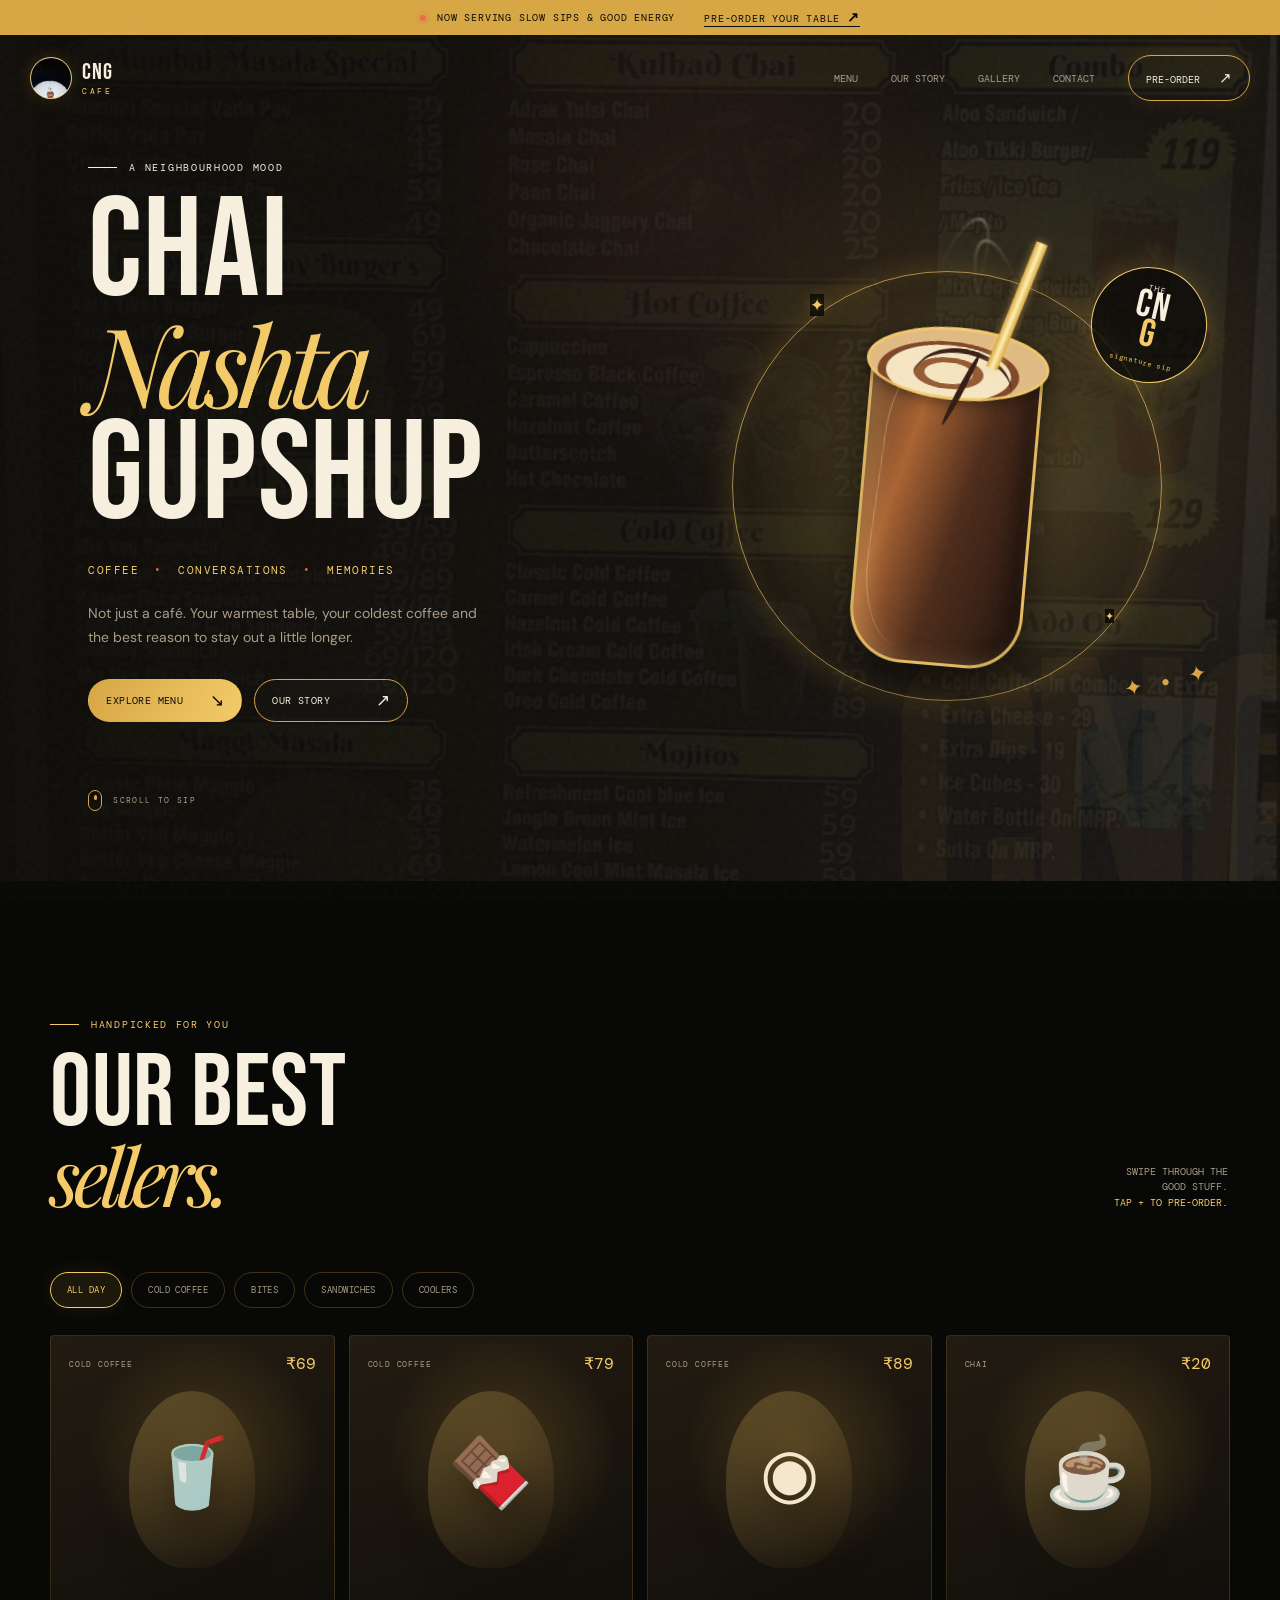
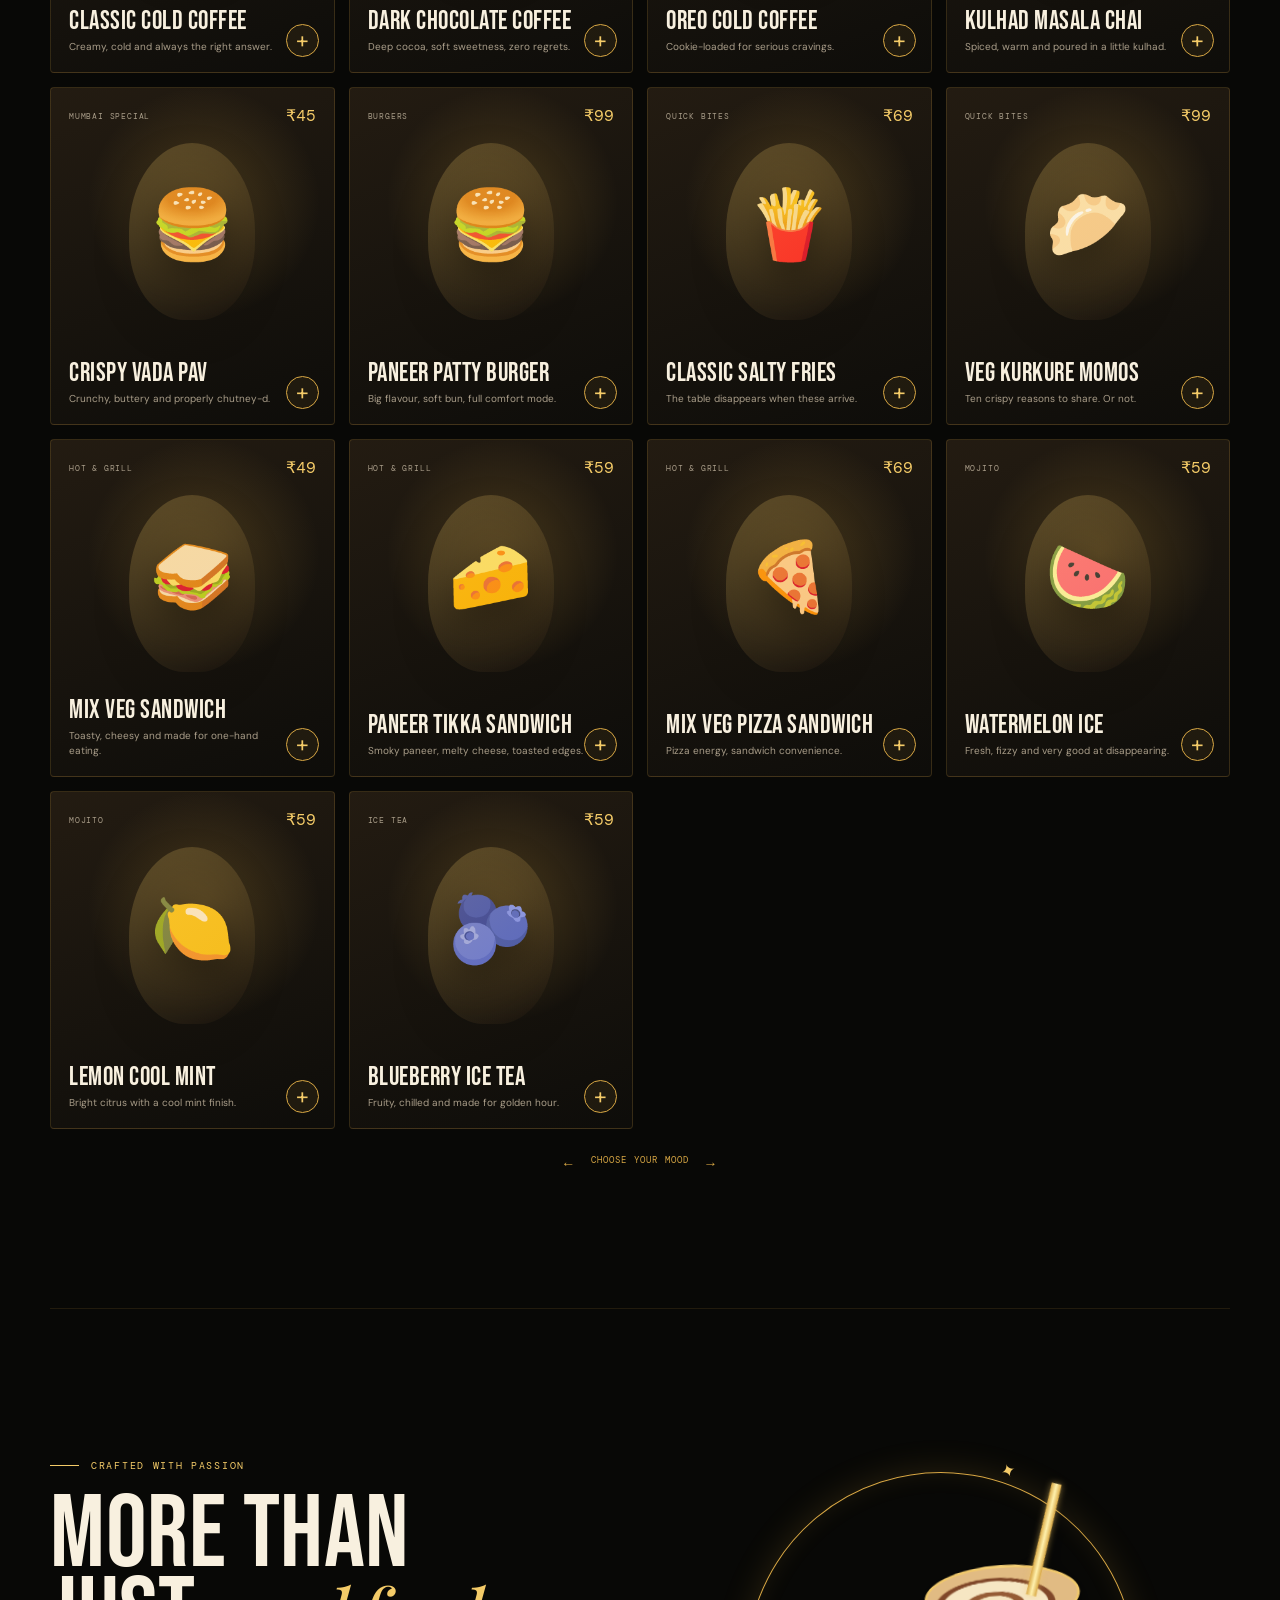
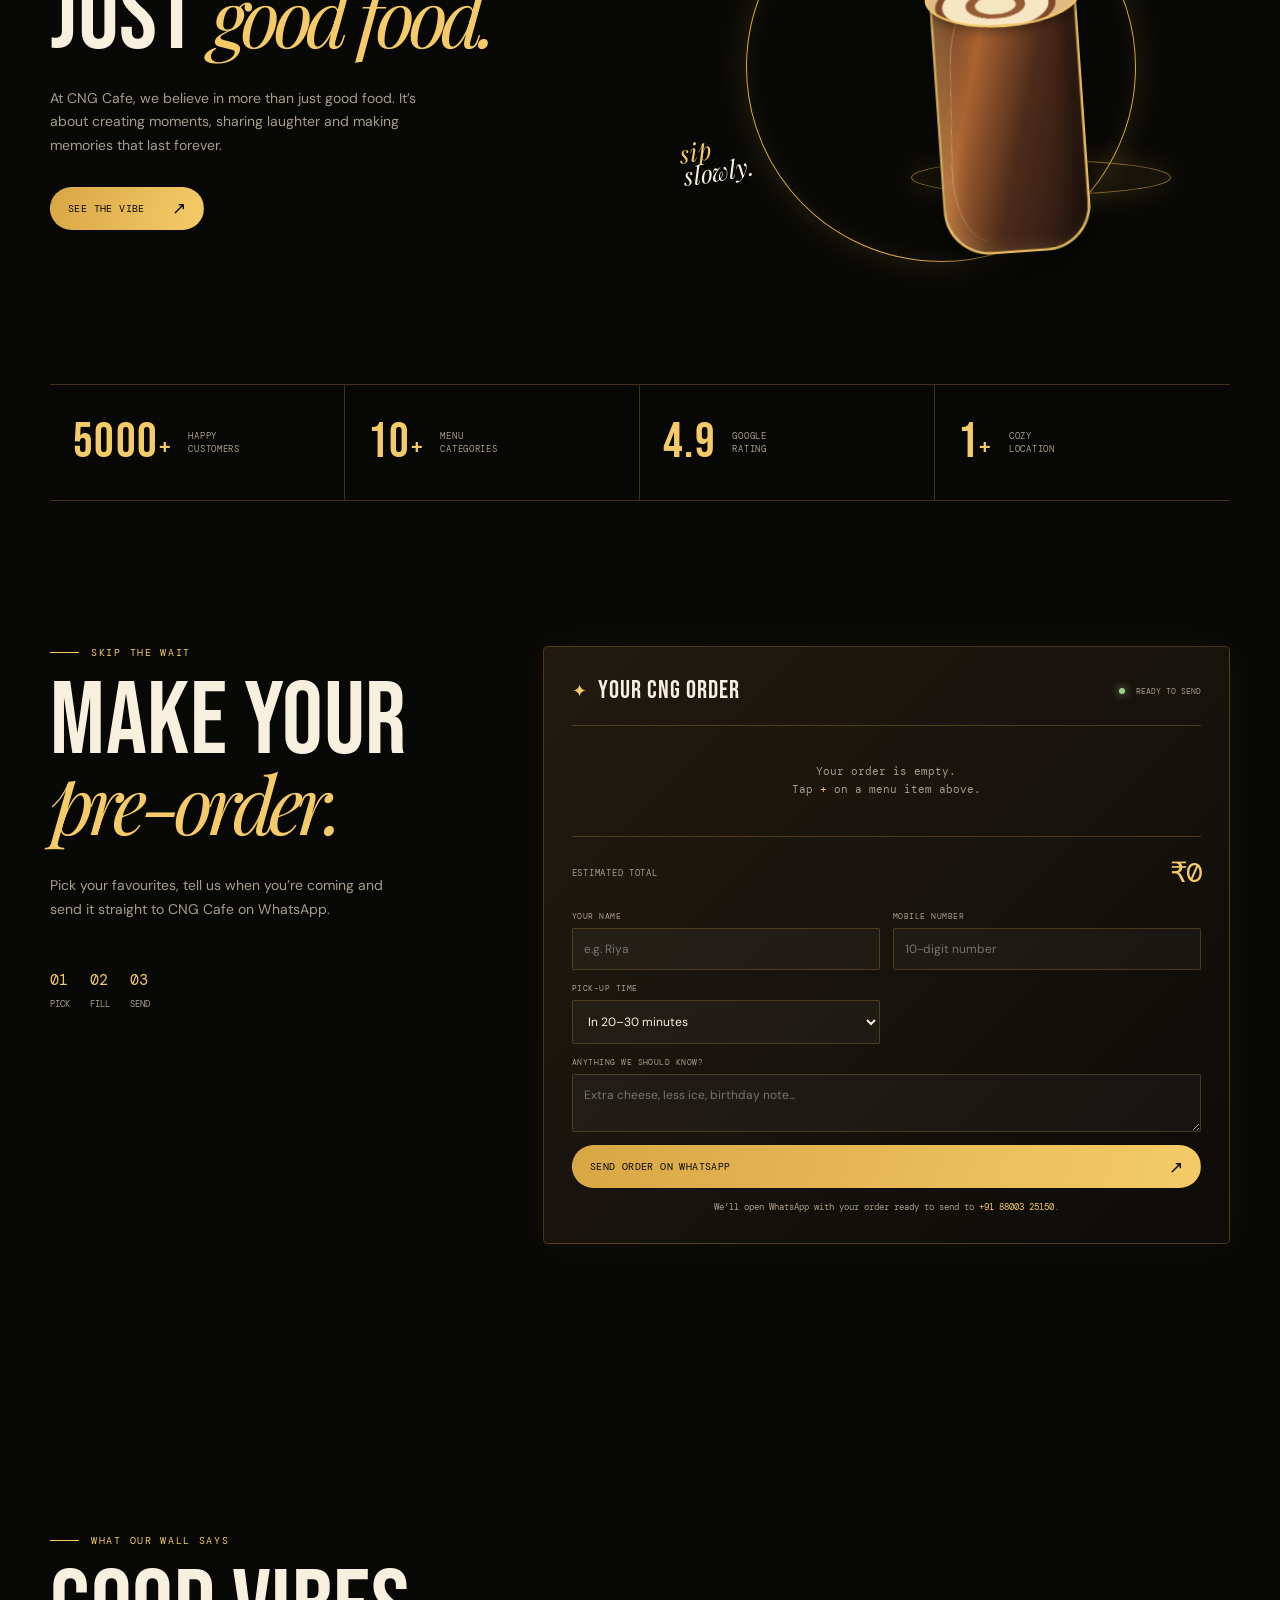
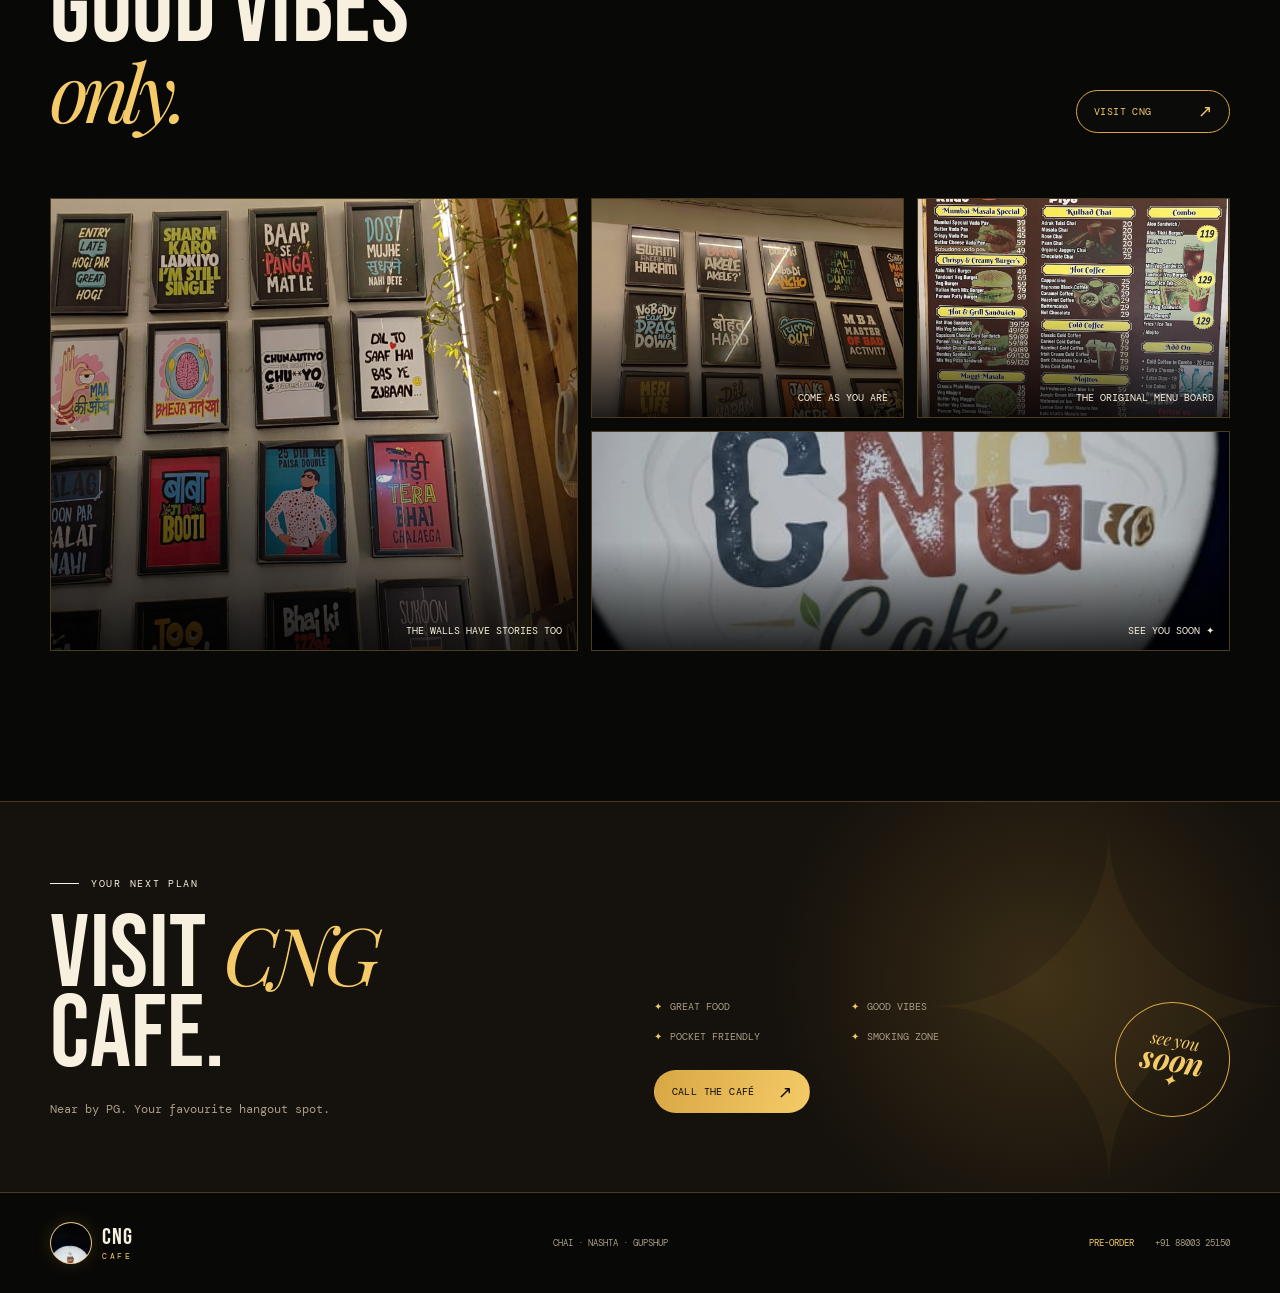
==== index.html @ ff330ddd "Initial commit" ====
<!doctype html>
<html lang="en">
  <head>
    <meta charset="UTF-8" />
    <meta name="viewport" content="width=device-width, initial-scale=1.0" />
    <meta name="description" content="CNG Cafe — Chai, Nashta, Gupshup and the city's smoothest cold coffee." />
    <title>CNG CAFE — Chai. Nashta. Gupshup.</title>
    <link rel="icon" type="image/jpeg" href="assets/logo.jpeg" />
    <link rel="stylesheet" href="styles.css" />
    <script src="script.js" defer></script>
  </head>
  <body>
    <div class="cursor-glow" aria-hidden="true"></div>
    <div class="grain" aria-hidden="true"></div>
    <div class="scroll-progress" aria-hidden="true"><span></span></div>

    <div class="announcement"><span class="live-dot"></span><span>Now serving slow sips & good energy</span><a href="#preorder">Pre-order your table <b>↗</b></a></div>

    <header class="site-header">
      <a class="brand" href="#home" aria-label="CNG Cafe home"><span class="brand__logo"><img src="assets/logo.jpeg" alt="CNG Cafe logo" /></span><span class="brand__text">CNG<small>CAFE</small></span></a>
      <button class="menu-toggle" type="button" aria-expanded="false" aria-controls="site-nav"><span></span><span></span><span></span><b class="sr-only">Open menu</b></button>
      <nav class="site-nav" id="site-nav" aria-label="Main navigation"><a href="#menu">Menu</a><a href="#about">Our story</a><a href="#gallery">Gallery</a><a href="#contact">Contact</a><a class="nav-order" href="#preorder">Pre-order <span>↗</span></a></nav>
    </header>

    <main>
      <section class="hero" id="home">
        <div class="hero__wash" aria-hidden="true"></div>
        <div class="hero__copy" data-reveal>
          <p class="kicker"><span></span> A neighbourhood mood</p>
          <h1>Chai<br /><em>Nashta</em><br />Gupshup</h1>
          <p class="hero__subline">Coffee <i>•</i> Conversations <i>•</i> Memories</p>
          <p class="hero__lede">Not just a café. Your warmest table, your coldest coffee and the best reason to stay out a little longer.</p>
          <div class="hero__actions"><a class="button button--gold" href="#menu">Explore menu <span>↘</span></a><a class="button button--line" href="#about">Our story <span>↗</span></a></div>
          <div class="hero__scroll"><span class="mouse-icon"></span><small>scroll to sip</small></div>
        </div>
        <div class="hero__art" data-reveal data-delay="120" aria-label="CNG Cafe signature cold coffee illustration">
          <div class="gold-halo"></div><div class="gold-ring"></div><div class="coffee-cup"><div class="cup-steam cup-steam--one"></div><div class="cup-steam cup-steam--two"></div><div class="cup-foam"></div><div class="cup-drizzle"></div><div class="cup-body"></div><div class="cup-straw"></div></div>
          <div class="hero__badge"><span>THE</span><strong>CN</strong><strong>G</strong><small>signature sip</small></div>
          <div class="hero__beans"><span>✦</span><span>•</span><span>✦</span></div>
        </div>
      </section>

      <section class="best-sellers section-shell" id="menu">
        <div class="section-top" data-reveal><div><p class="kicker kicker--gold"><span></span> Handpicked for you</p><h2>Our best<br /><em>sellers.</em></h2></div><p class="section-note">Swipe through the<br />good stuff.<br /><b>Tap + to pre-order.</b></p></div>
        <div class="menu-tabs" role="tablist" aria-label="Menu categories"><button class="menu-tab is-active" type="button" data-category="all" role="tab" aria-selected="true">All day</button><button class="menu-tab" type="button" data-category="coffee" role="tab" aria-selected="false">Cold coffee</button><button class="menu-tab" type="button" data-category="bites" role="tab" aria-selected="false">Bites</button><button class="menu-tab" type="button" data-category="sandwiches" role="tab" aria-selected="false">Sandwiches</button><button class="menu-tab" type="button" data-category="coolers" role="tab" aria-selected="false">Coolers</button></div>
        <div class="menu-grid" id="menu-grid" aria-live="polite"></div>
        <div class="menu-scroll-hint"><span>←</span> choose your mood <span>→</span></div>
      </section>

      <section class="about section-shell" id="about">
        <div class="about__copy" data-reveal><p class="kicker kicker--gold"><span></span> Crafted with passion</p><h2>More than<br />just <em>good food.</em></h2><p>At CNG Cafe, we believe in more than just good food. It’s about creating moments, sharing laughter and making memories that last forever.</p><a class="button button--gold" href="#gallery">See the vibe <span>↗</span></a></div>
        <div class="about__visual" data-reveal data-delay="120"><div class="about__orbit"></div><div class="about__cup coffee-cup coffee-cup--small"><div class="cup-foam"></div><div class="cup-body"></div><div class="cup-straw"></div></div><div class="about__plate"></div><div class="about__tag">sip<br /><em>slowly.</em></div></div>
      </section>

      <section class="stats section-shell" data-reveal><div class="stat"><strong data-count="5000">0</strong><span>Happy<br />Customers</span></div><div class="stat"><strong data-count="10">0</strong><span>Menu<br />Categories</span></div><div class="stat"><strong data-count="4.9">0</strong><span>Google<br />Rating</span></div><div class="stat"><strong data-count="1">0</strong><span>Cozy<br />Location</span></div></section>

      <section class="preorder section-shell" id="preorder">
        <div class="preorder__intro" data-reveal><p class="kicker kicker--gold"><span></span> Skip the wait</p><h2>Make your<br /><em>pre-order.</em></h2><p>Pick your favourites, tell us when you’re coming and send it straight to CNG Cafe on WhatsApp.</p><div class="preorder__steps"><span><b>01</b> Pick</span><span><b>02</b> Fill</span><span><b>03</b> Send</span></div></div>
        <div class="order-card" data-reveal data-delay="120"><div class="order-card__head"><div><span class="mini-icon">✦</span><h3>Your CNG order</h3></div><span class="order-status"><i></i> Ready to send</span></div><div class="order-list" id="order-list"><div class="order-empty">Your order is empty.<br /><span>Tap <b>+</b> on a menu item above.</span></div></div><div class="order-total"><span>Estimated total</span><strong>₹<b id="order-total">0</b></strong></div><form class="preorder-form" id="preorder-form"><label>Your name<input required name="name" type="text" placeholder="e.g. Riya" autocomplete="name" /></label><label>Mobile number<input required name="phone" type="tel" placeholder="10-digit number" inputmode="numeric" autocomplete="tel" /></label><label>Pick-up time<select name="pickup"><option>In 20–30 minutes</option><option>Today evening</option><option>Tomorrow morning</option><option>I’ll confirm on WhatsApp</option></select></label><label class="form-wide">Anything we should know?<textarea name="notes" rows="2" placeholder="Extra cheese, less ice, birthday note... "></textarea></label><button class="button button--gold form-wide" type="submit">Send order on WhatsApp <span>↗</span></button><p class="form-note form-wide">We’ll open WhatsApp with your order ready to send to <b>+91 88003 25150</b>.</p></form></div>
      </section>

      <section class="gallery section-shell" id="gallery"><div class="section-top" data-reveal><div><p class="kicker kicker--gold"><span></span> What our wall says</p><h2>Good vibes<br /><em>only.</em></h2></div><a class="button button--line button--line-dark" href="#contact">Visit CNG <span>↗</span></a></div><div class="gallery-grid" data-reveal data-delay="100"><figure class="gallery-card gallery-card--wide"><img src="assets/ambience-wall.jpeg" alt="CNG Cafe quote wall" loading="lazy" /><figcaption>the walls have stories too</figcaption></figure><figure class="gallery-card gallery-card--tall"><img src="assets/ambience-posters.jpeg" alt="CNG Cafe framed posters" loading="lazy" /><figcaption>come as you are</figcaption></figure><figure class="gallery-card gallery-card--board"><img src="assets/menu-board.jpeg" alt="CNG Cafe menu board" loading="lazy" /><figcaption>the original menu board</figcaption></figure><figure class="gallery-card gallery-card--logo"><img src="assets/logo.jpeg" alt="CNG Cafe logo" loading="lazy" /><figcaption>see you soon ✦</figcaption></figure></div></section>

      <section class="contact" id="contact"><div class="contact__inner section-shell" data-reveal><div><p class="kicker"><span></span> Your next plan</p><h2>Visit <em>CNG</em><br />Cafe.</h2><p>Near by PG. Your favourite hangout spot.</p></div><div class="contact__details"><div><span>Great food</span><span>Good vibes</span><span>Pocket friendly</span><span>Smoking zone</span></div><a class="button button--gold" href="tel:+918800325150">Call the café <span>↗</span></a></div><div class="contact__stamp">see you<br /><b>soon</b> ✦</div></div></section>
    </main>

    <footer class="footer section-shell"><a class="brand" href="#home"><span class="brand__logo"><img src="assets/logo.jpeg" alt="" /></span><span class="brand__text">CNG<small>CAFE</small></span></a><p>Chai · Nashta · Gupshup</p><div><a href="#preorder">Pre-order</a><a href="tel:+918800325150">+91 88003 25150</a></div></footer>
  </body>
</html>
---- styles.css ----
@import url('https://fonts.googleapis.com/css2?family=Bebas+Neue&family=DM+Mono:wght@400;500&family=DM+Sans:wght@400;500;700&family=Playfair+Display:ital,wght@0,600;1,500;1,600&display=swap');

:root { --black:#080806; --ink:#10100e; --panel:#16140f; --panel-2:#211b13; --gold:#d8a744; --gold-bright:#f4cb68; --cream:#f8f0df; --muted:#a99d89; --line:rgba(216,167,68,.27); --coral:#e76d4e; --sans:'DM Sans',Arial,sans-serif; --mono:'DM Mono',monospace; --display:'Bebas Neue',Impact,sans-serif; --serif:'Playfair Display',Georgia,serif; }
*{box-sizing:border-box} html{scroll-behavior:smooth} body{margin:0;background:var(--black);color:var(--cream);font-family:var(--sans);overflow-x:hidden} img{display:block;max-width:100%} a{color:inherit;text-decoration:none} button,input,select,textarea{font:inherit;color:inherit}.sr-only{position:absolute;width:1px;height:1px;padding:0;margin:-1px;overflow:hidden;clip:rect(0,0,0,0);white-space:nowrap;border:0}.section-shell{width:min(1180px,calc(100% - 72px));margin-inline:auto}.grain{position:fixed;inset:0;z-index:80;pointer-events:none;opacity:.08;background-image:url("data:image/svg+xml,%3Csvg viewBox='0 0 180 180' xmlns='http://www.w3.org/2000/svg'%3E%3Cfilter id='n'%3E%3CfeTurbulence type='fractalNoise' baseFrequency='.9' numOctaves='3' stitchTiles='stitch'/%3E%3C/filter%3E%3Crect width='100%25' height='100%25' filter='url(%23n)' opacity='.4'/%3E%3C/svg%3E")}.cursor-glow{position:fixed;z-index:0;pointer-events:none;width:300px;height:300px;left:var(--cursor-x,50%);top:var(--cursor-y,20%);border-radius:50%;background:radial-gradient(circle,rgba(216,167,68,.16),transparent 66%);transform:translate(-50%,-50%);mix-blend-mode:screen;transition:left .3s ease,top .3s ease}.scroll-progress{position:fixed;z-index:100;inset:0 0 auto;height:3px;background:transparent}.scroll-progress span{display:block;width:0;height:100%;background:var(--gold-bright);box-shadow:0 0 12px var(--gold)}
.announcement{position:relative;z-index:10;display:flex;justify-content:center;align-items:center;gap:11px;min-height:34px;padding:8px 20px;background:var(--gold);color:var(--black);font:10px var(--mono);letter-spacing:.08em;text-transform:uppercase}.announcement a{margin-left:18px;border-bottom:1px solid var(--black)}.announcement b{font-size:14px}.live-dot{width:6px;height:6px;border-radius:50%;background:var(--coral);box-shadow:0 0 0 4px rgba(231,109,78,.17);animation:blink 1.6s infinite}
.site-header{position:absolute;z-index:20;top:34px;left:0;right:0;display:flex;align-items:center;justify-content:space-between;width:min(1280px,calc(100% - 60px));margin:auto;padding:21px 0}.brand{display:inline-flex;align-items:center;gap:10px}.brand__logo{display:grid;width:42px;height:42px;place-items:center;overflow:hidden;border:1px solid rgba(216,167,68,.6);border-radius:50%;background:var(--cream);box-shadow:0 0 18px rgba(216,167,68,.18)}.brand__logo img{width:100%;height:100%;object-fit:cover}.brand__text{font:23px/1 var(--display);letter-spacing:.04em}.brand__text small{display:block;color:var(--gold-bright);font:8px var(--mono);letter-spacing:.34em;margin-top:2px}.site-nav{display:flex;align-items:center;gap:33px;color:var(--muted);font:10px var(--mono);text-transform:uppercase}.site-nav a:not(.nav-order){transition:color .2s ease}.site-nav a:not(.nav-order):hover{color:var(--gold-bright)}.nav-order{padding:12px 17px;border:1px solid var(--gold);border-radius:50px;color:var(--cream);box-shadow:0 0 20px rgba(216,167,68,.12);transition:background .2s ease,color .2s ease}.nav-order:hover{background:var(--gold);color:var(--black)}.nav-order span{margin-left:13px;font-size:15px}.menu-toggle{display:none}
.hero{position:relative;z-index:1;min-height:755px;display:grid;grid-template-columns:1fr .95fr;align-items:center;gap:20px;overflow:hidden;padding:126px max(36px,calc((100vw - 1180px)/2)) 70px;background:radial-gradient(circle at 79% 46%,rgba(216,167,68,.18),transparent 30%),radial-gradient(circle at 55% 20%,rgba(231,109,78,.08),transparent 28%),linear-gradient(105deg,#0d0b08 15%,#12100c 100%)}.hero::after{content:'CNG';position:absolute;right:-3%;bottom:-10%;color:rgba(216,167,68,.045);font:clamp(210px,32vw,470px)/.7 var(--display);letter-spacing:-.05em;pointer-events:none}.hero__wash{position:absolute;inset:0;background:linear-gradient(90deg,rgba(8,8,6,.88) 0,rgba(8,8,6,.5) 49%,rgba(8,8,6,.18)),url('assets/menu-board.jpeg') center/cover;opacity:.10;mix-blend-mode:screen}.hero__copy,.hero__art{position:relative;z-index:1}.hero__copy{padding-left:clamp(0px,3vw,40px)}.kicker{display:flex;align-items:center;gap:12px;margin:0 0 24px;color:var(--cream);font:10px var(--mono);letter-spacing:.17em;text-transform:uppercase}.kicker>span{display:block;width:29px;height:1px;background:currentColor}.kicker--gold{color:var(--gold-bright)}.hero h1,h2{margin:0;color:var(--cream);font:clamp(92px,11vw,151px)/.78 var(--display);letter-spacing:.005em;text-transform:uppercase}.hero h1 em,h2 em{color:var(--gold-bright);font:italic .78em/1 var(--serif);letter-spacing:-.08em;text-transform:none}.hero__subline{margin:33px 0 0;color:var(--gold-bright);font:11px var(--mono);letter-spacing:.13em;text-transform:uppercase}.hero__subline i{padding:0 7px;color:var(--coral);font-style:normal}.hero__lede{width:min(390px,100%);margin:25px 0 0;color:var(--muted);font-size:14px;line-height:1.65}.hero__actions{display:flex;flex-wrap:wrap;gap:12px;margin-top:30px}.button{display:inline-flex;align-items:center;justify-content:space-between;gap:23px;min-width:154px;padding:14px 17px;border:1px solid transparent;border-radius:50px;font:10px var(--mono);letter-spacing:.04em;text-transform:uppercase;transition:transform .25s ease,box-shadow .25s ease,background .25s ease,color .25s ease}.button:hover{transform:translateY(-4px);box-shadow:0 0 26px rgba(216,167,68,.32)}.button span{font-size:17px;line-height:.5}.button--gold{background:linear-gradient(110deg,var(--gold),var(--gold-bright));color:var(--black)}.button--line{border-color:var(--gold);color:var(--cream);background:rgba(255,255,255,.01)}.button--line:hover{background:var(--gold);color:var(--black)}.button--line-dark{color:var(--gold-bright)}.hero__scroll{display:flex;align-items:center;gap:11px;margin-top:68px;color:var(--muted);font:9px var(--mono);letter-spacing:.15em;text-transform:uppercase}.mouse-icon{display:block;width:14px;height:21px;border:1px solid var(--gold);border-radius:9px;position:relative}.mouse-icon::after{content:'';position:absolute;top:4px;left:5px;width:3px;height:5px;border-radius:5px;background:var(--gold);animation:scroll-dot 1.5s infinite}.hero__art{min-height:520px;display:grid;place-items:center}.gold-halo{position:absolute;width:min(510px,73vw);height:min(510px,73vw);border-radius:50%;background:radial-gradient(circle,rgba(216,167,68,.18),transparent 62%);filter:blur(2px)}.gold-ring{position:absolute;width:min(430px,62vw);height:min(430px,62vw);border:1px solid rgba(244,203,104,.64);border-radius:50%;box-shadow:0 0 30px rgba(216,167,68,.21),inset 0 0 22px rgba(216,167,68,.12);animation:orbit 12s linear infinite}.gold-ring::before,.gold-ring::after{content:'✦';position:absolute;color:var(--gold-bright);font-size:17px;text-shadow:0 0 14px var(--gold);background:var(--black)}.gold-ring::before{top:22px;left:18%}.gold-ring::after{right:11%;bottom:18%;font-size:11px}.coffee-cup{position:relative;z-index:2;width:205px;height:360px;transform:rotate(5deg);filter:drop-shadow(0 22px 20px rgba(0,0,0,.6))}.cup-body{position:absolute;inset:39px 16px 0;overflow:hidden;border:3px solid rgba(244,203,104,.85);border-top:0;border-radius:12px 12px 54px 54px;background:linear-gradient(105deg,#55341f 0%,#a96332 28%,#4d2b1a 57%,#22150f 100%);box-shadow:inset 12px 0 22px rgba(255,212,130,.25),inset -15px 0 20px rgba(0,0,0,.35)}.cup-body::after{content:'';position:absolute;inset:12px 13px;border-left:1px solid rgba(255,244,203,.36);border-radius:30%;transform:rotate(3deg)}.cup-foam{position:absolute;z-index:2;top:21px;left:11px;width:183px;height:73px;border:3px solid rgba(244,203,104,.85);border-radius:50%;background:radial-gradient(ellipse at 45% 65%,#f5e5bf 0 17%,#955b35 18% 25%,#f6e6c3 26% 45%,#804729 46% 51%,#e1bb83 52%);box-shadow:0 4px 14px rgba(0,0,0,.4)}.cup-drizzle{position:absolute;z-index:3;top:42px;left:58px;width:100px;height:73px;border-top:5px solid #3a2016;border-radius:50%;transform:rotate(8deg)}.cup-drizzle::after{content:'';position:absolute;left:47px;top:-4px;width:6px;height:80px;border-radius:50%;background:#341c13;transform:rotate(15deg)}.cup-straw{position:absolute;z-index:4;right:43px;top:-73px;width:12px;height:135px;background:linear-gradient(90deg,var(--gold),#fff1ae,var(--gold));transform:rotate(17deg);box-shadow:0 0 8px rgba(244,203,104,.5)}.cup-steam{position:absolute;z-index:5;top:-92px;width:40px;height:120px;border-top:2px solid rgba(255,249,221,.48);border-radius:50%;filter:blur(1px);transform:rotate(17deg)}.cup-steam--one{left:76px}.cup-steam--two{left:118px;top:-72px;transform:rotate(-20deg)}.hero__badge{position:absolute;z-index:5;right:4%;top:8%;display:grid;width:116px;height:116px;place-content:center;border:1px solid var(--gold-bright);border-radius:50%;background:rgba(8,8,6,.74);box-shadow:0 0 26px rgba(216,167,68,.26);color:var(--cream);text-align:center;transform:rotate(13deg)}.hero__badge span,.hero__badge small{font:8px var(--mono);letter-spacing:.12em}.hero__badge strong{font:39px/.72 var(--display);letter-spacing:.02em}.hero__badge strong:nth-of-type(2){color:var(--gold-bright)}.hero__badge small{margin-top:9px;color:var(--gold-bright);font-size:7px}.hero__beans{position:absolute;right:4%;bottom:10%;display:flex;gap:19px;color:var(--gold);font:22px var(--serif);transform:rotate(-12deg)}
.best-sellers{position:relative;z-index:1;padding-top:137px;padding-bottom:136px}.section-top{display:flex;align-items:end;justify-content:space-between;gap:30px}.section-top h2,.about h2,.preorder h2,.gallery h2,.contact h2{font-size:clamp(72px,8vw,116px)}.section-note{margin:0 2px 6px;color:var(--muted);font:10px/1.55 var(--mono);text-align:right;text-transform:uppercase}.section-note b{color:var(--gold-bright);font-weight:400}.menu-tabs{display:flex;gap:9px;flex-wrap:wrap;margin:56px 0 27px}.menu-tab{padding:11px 16px;border:1px solid var(--line);border-radius:50px;background:transparent;cursor:pointer;color:var(--muted);font:9px var(--mono);letter-spacing:.05em;text-transform:uppercase;transition:color .2s ease,border .2s ease,background .2s ease}.menu-tab:hover,.menu-tab.is-active{border-color:var(--gold-bright);background:rgba(216,167,68,.1);color:var(--gold-bright);box-shadow:0 0 20px rgba(216,167,68,.11)}.menu-grid{display:grid;grid-template-columns:repeat(4,1fr);gap:14px}.menu-card{position:relative;min-height:338px;display:flex;flex-direction:column;justify-content:flex-end;overflow:hidden;padding:18px;border:1px solid rgba(216,167,68,.18);border-radius:4px;background:linear-gradient(160deg,rgba(36,28,18,.98),rgba(14,13,10,.98));isolation:isolate;animation:card-in .5s both;transition:transform .3s ease,border-color .3s ease,box-shadow .3s ease}.menu-card::before{content:'';position:absolute;z-index:-1;inset:0;background:radial-gradient(circle at 54% 34%,rgba(216,167,68,.23),transparent 43%)}.menu-card:hover{border-color:rgba(244,203,104,.75);box-shadow:0 12px 38px rgba(0,0,0,.45),0 0 27px rgba(216,167,68,.17);transform:translateY(-8px)}.menu-card__head{position:absolute;z-index:2;top:17px;left:18px;right:18px;display:flex;justify-content:space-between;align-items:center}.menu-card__category{color:var(--muted);font:8px var(--mono);letter-spacing:.1em;text-transform:uppercase}.menu-card__price{color:var(--gold-bright);font:16px var(--mono)}.menu-card__art{position:absolute;z-index:0;top:42px;left:50%;display:grid;width:162px;height:190px;place-items:center;transform:translateX(-50%);font-size:68px;filter:drop-shadow(0 15px 17px rgba(0,0,0,.6));transition:transform .35s ease}.menu-card:hover .menu-card__art{transform:translateX(-50%) translateY(-7px) scale(1.06) rotate(-3deg)}.menu-card__art::before{content:'';position:absolute;inset:13px 18px 0;border-radius:50% 50% 44% 44%;background:linear-gradient(140deg,rgba(244,203,104,.5),rgba(86,38,20,.1));opacity:.47}.menu-card__art{--art-filter: none}.menu-card h3{position:relative;z-index:2;margin:0 0 5px;color:var(--cream);font:26px/1 var(--display);letter-spacing:.02em;text-transform:uppercase}.menu-card p{position:relative;z-index:2;max-width:90%;margin:0;color:var(--muted);font-size:10px;line-height:1.45}.menu-card__add{position:absolute;z-index:3;right:15px;bottom:15px;display:grid;width:33px;height:33px;place-items:center;border:1px solid var(--gold);border-radius:50%;background:rgba(216,167,68,.08);cursor:pointer;color:var(--gold-bright);font-size:23px;line-height:1;transition:background .2s ease,color .2s ease,transform .2s ease}.menu-card__add:hover{background:var(--gold-bright);color:var(--black);transform:rotate(90deg)}.menu-scroll-hint{display:flex;justify-content:center;gap:17px;margin-top:25px;color:var(--gold);font:9px var(--mono);letter-spacing:.13em;text-transform:uppercase}.menu-scroll-hint span{font-size:14px}
.about{position:relative;display:grid;grid-template-columns:.9fr 1.1fr;gap:9%;align-items:center;min-height:650px;padding-top:120px;padding-bottom:125px;border-top:1px solid rgba(216,167,68,.12)}.about__copy>p:not(.kicker){max-width:370px;margin:29px 0;color:var(--muted);font-size:14px;line-height:1.7}.about__visual{position:relative;min-height:430px}.about__orbit{position:absolute;top:10%;left:18%;width:390px;height:390px;border:1px solid var(--gold);border-radius:50%;box-shadow:0 0 35px rgba(216,167,68,.16),inset 0 0 25px rgba(216,167,68,.09);transform:rotate(-18deg)}.about__orbit::after{content:'✦';position:absolute;top:4%;right:16%;color:var(--gold-bright);font-size:18px}.about__cup{position:absolute;z-index:2;top:21%;right:20%;transform:scale(.85) rotate(-4deg)}.coffee-cup--small{width:205px;height:360px}.about__plate{position:absolute;right:10%;bottom:15%;width:260px;height:35px;border:1px solid rgba(216,167,68,.65);border-radius:50%;background:rgba(216,167,68,.07);box-shadow:0 0 30px rgba(216,167,68,.2)}.about__tag{position:absolute;left:7%;bottom:18%;color:var(--gold-bright);font:25px/.9 var(--serif);font-style:italic;transform:rotate(-9deg)}.about__tag em{color:var(--cream)}
.stats{display:grid;grid-template-columns:repeat(4,1fr);border-top:1px solid var(--line);border-bottom:1px solid var(--line)}.stat{display:flex;align-items:center;gap:16px;min-height:115px;padding:23px;border-right:1px solid var(--line)}.stat:last-child{border:0}.stat strong{color:var(--gold-bright);font:49px/.8 var(--display);letter-spacing:.03em}.stat strong::after{content:'+';font-size:.6em}.stat:nth-child(3) strong::after{content:''}.stat span{color:var(--muted);font:9px/1.45 var(--mono);letter-spacing:.08em;text-transform:uppercase}
.preorder{display:grid;grid-template-columns:.72fr 1.28fr;gap:9%;align-items:start;padding-top:145px;padding-bottom:150px}.preorder__intro>p:not(.kicker){max-width:340px;margin:29px 0;color:var(--muted);font-size:14px;line-height:1.7}.preorder__steps{display:flex;gap:20px;margin-top:48px;color:var(--muted);font:9px var(--mono);text-transform:uppercase}.preorder__steps span{display:grid;gap:8px}.preorder__steps b{color:var(--gold-bright);font-size:15px;font-weight:400}.order-card{padding:28px;border:1px solid var(--line);border-radius:5px;background:linear-gradient(135deg,rgba(35,27,17,.96),rgba(13,12,9,.98));box-shadow:0 0 40px rgba(216,167,68,.06)}.order-card__head{display:flex;align-items:center;justify-content:space-between;padding-bottom:19px;border-bottom:1px solid var(--line)}.order-card__head>div{display:flex;align-items:center;gap:11px}.mini-icon{color:var(--gold-bright);font-size:18px}.order-card h3{margin:0;font:25px var(--display);letter-spacing:.04em;text-transform:uppercase}.order-status{color:var(--muted);font:8px var(--mono);text-transform:uppercase}.order-status i{display:inline-block;width:6px;height:6px;margin-right:6px;border-radius:50%;background:#9fd18b;box-shadow:0 0 10px #9fd18b}.order-list{min-height:111px;padding:14px 0;border-bottom:1px solid var(--line)}.order-empty{display:grid;place-content:center;min-height:80px;color:var(--muted);font:11px/1.7 var(--mono);text-align:center}.order-empty b{color:var(--gold-bright);font-weight:400}.order-row{display:grid;grid-template-columns:1fr auto auto;gap:14px;align-items:center;padding:8px 0}.order-row__name{font-size:12px}.order-row__price{color:var(--gold-bright);font:11px var(--mono)}.order-qty{display:flex;align-items:center;gap:8px}.order-qty button{width:22px;height:22px;border:1px solid var(--line);border-radius:50%;background:transparent;cursor:pointer;color:var(--gold-bright);line-height:1}.order-qty button:hover{background:var(--gold);color:var(--black)}.order-qty span{width:13px;text-align:center;font:10px var(--mono)}.order-total{display:flex;align-items:center;justify-content:space-between;padding:17px 0 20px;color:var(--muted);font:9px var(--mono);letter-spacing:.08em;text-transform:uppercase}.order-total strong{color:var(--gold-bright);font:28px var(--mono);letter-spacing:-.07em}.order-total strong b{font-weight:400}.preorder-form{display:grid;grid-template-columns:1fr 1fr;gap:13px}.preorder-form label{display:grid;gap:7px;color:var(--muted);font:8px var(--mono);letter-spacing:.06em;text-transform:uppercase}.preorder-form input,.preorder-form select,.preorder-form textarea{width:100%;border:1px solid rgba(216,167,68,.24);border-radius:2px;outline:none;background:rgba(255,255,255,.035);padding:12px 11px;color:var(--cream);font:12px var(--sans);letter-spacing:0;text-transform:none;resize:vertical}.preorder-form select option{background:var(--panel);color:var(--cream)}.preorder-form input:focus,.preorder-form select:focus,.preorder-form textarea:focus{border-color:var(--gold-bright);box-shadow:0 0 16px rgba(216,167,68,.13)}.form-wide{grid-column:1/-1}.form-note{margin:0;color:var(--muted);font:9px/1.5 var(--mono);text-align:center}.form-note b{color:var(--gold-bright);font-weight:400}
.gallery{padding-top:140px;padding-bottom:150px}.gallery-grid{display:grid;grid-template-columns:1.35fr .8fr .8fr;grid-template-rows:220px 220px;gap:13px;margin-top:65px}.gallery-card{position:relative;overflow:hidden;margin:0;border:1px solid var(--line);background:var(--panel)}.gallery-card img{width:100%;height:100%;object-fit:cover;transition:transform .6s ease,filter .6s ease}.gallery-card::after{content:'';position:absolute;inset:0;background:linear-gradient(180deg,transparent 50%,rgba(0,0,0,.8));pointer-events:none}.gallery-card:hover img{transform:scale(1.07);filter:saturate(1.15)}.gallery-card figcaption{position:absolute;z-index:1;right:15px;bottom:13px;color:var(--cream);font:10px var(--mono);text-transform:uppercase}.gallery-card--wide{grid-row:span 2}.gallery-card--tall{grid-column:2}.gallery-card--board{grid-column:3}.gallery-card--logo{grid-column:2 / span 2}.gallery-card--logo img{object-position:center 56%;filter:brightness(.8)}
.contact{position:relative;overflow:hidden;background:radial-gradient(circle at 81% 45%,rgba(216,167,68,.18),transparent 25%),#15110c;border-top:1px solid var(--line);border-bottom:1px solid var(--line)}.contact::after{content:'✦';position:absolute;right:-2%;top:-90px;color:rgba(216,167,68,.055);font-size:470px}.contact__inner{position:relative;z-index:1;display:grid;grid-template-columns:1.1fr .8fr auto;align-items:end;gap:7%;min-height:385px;padding-top:75px;padding-bottom:75px}.contact h2 em{color:var(--gold-bright)}.contact__inner>div:first-child>p:last-child{margin:26px 0 0;color:var(--muted);font:12px var(--mono)}.contact__details{padding-bottom:4px}.contact__details>div{display:grid;grid-template-columns:1fr 1fr;gap:17px;margin-bottom:27px;color:var(--muted);font:10px var(--mono);text-transform:uppercase}.contact__details>div span::before{content:'✦';margin-right:8px;color:var(--gold-bright)}.contact__stamp{display:grid;width:115px;height:115px;place-content:center;border:1px solid var(--gold);border-radius:50%;color:var(--gold-bright);font:17px/.83 var(--serif);font-style:italic;text-align:center;transform:rotate(9deg)}.contact__stamp b{font-size:31px}.footer{display:flex;align-items:center;justify-content:space-between;gap:20px;min-height:100px;color:var(--muted)}.footer .brand__text{color:var(--cream)}.footer p,.footer a{font:9px var(--mono);text-transform:uppercase}.footer>div{display:flex;gap:21px}.footer>div a:first-child{color:var(--gold-bright)}
[data-reveal]{opacity:0;transform:translateY(25px);transition:opacity .8s ease,transform .8s cubic-bezier(.16,1,.3,1)}[data-reveal].is-visible{opacity:1;transform:none}[data-delay="100"]{transition-delay:.1s}[data-delay="120"]{transition-delay:.12s}@keyframes blink{0%,100%{box-shadow:0 0 0 0 rgba(231,109,78,.45)}50%{box-shadow:0 0 0 7px rgba(231,109,78,0)}}@keyframes scroll-dot{0%{transform:translateY(0);opacity:1}70%,100%{transform:translateY(7px);opacity:0}}@keyframes orbit{to{transform:rotate(342deg)}}@keyframes card-in{from{opacity:0;transform:translateY(18px)}to{opacity:1;transform:none}}
@media(max-width:1000px){.section-shell{width:min(100% - 48px,720px)}.site-header{width:calc(100% - 48px)}.hero{grid-template-columns:1fr;min-height:1050px;padding-top:150px}.hero__copy{max-width:600px}.hero__art{min-height:450px;margin-top:-35px}.menu-grid{grid-template-columns:repeat(2,1fr)}.about,.preorder{grid-template-columns:1fr;gap:45px}.about__copy,.preorder__intro{max-width:540px}.about__visual{margin-top:-25px}.stats{grid-template-columns:repeat(2,1fr)}.stat:nth-child(2){border-right:0}.stat:nth-child(-n+2){border-bottom:1px solid var(--line)}.gallery-grid{grid-template-columns:1fr 1fr;grid-template-rows:270px 220px 220px}.gallery-card--wide{grid-row:span 1;grid-column:1/-1}.gallery-card--tall{grid-column:1}.gallery-card--board{grid-column:2}.gallery-card--logo{grid-column:1/-1}.contact__inner{grid-template-columns:1fr 1fr}.contact__stamp{justify-self:end}}
@media(max-width:620px){.section-shell{width:calc(100% - 34px)}.announcement{justify-content:flex-start;padding-inline:17px;font-size:8px}.announcement a{display:none}.site-header{top:34px;width:calc(100% - 34px);padding-top:14px}.menu-toggle{position:relative;z-index:25;display:grid;width:40px;height:40px;gap:4px;padding:11px 9px;border:1px solid var(--line);border-radius:50%;background:rgba(8,8,6,.4);cursor:pointer}.menu-toggle span:not(.sr-only){width:100%;height:1px;background:var(--gold-bright);transition:transform .25s ease,opacity .25s ease}.menu-toggle.is-open span:nth-child(1){transform:translateY(5px) rotate(45deg)}.menu-toggle.is-open span:nth-child(2){opacity:0}.menu-toggle.is-open span:nth-child(3){transform:translateY(-5px) rotate(-45deg)}.site-nav{position:fixed;inset:0;visibility:hidden;display:flex;align-items:flex-start;justify-content:center;flex-direction:column;gap:24px;padding:34px;background:rgba(8,8,6,.98);opacity:0;transform:translateY(-12px);transition:opacity .3s ease,visibility .3s,transform .3s ease}.site-nav.is-open{visibility:visible;opacity:1;transform:none}.site-nav a:not(.nav-order){color:var(--cream);font:38px var(--display);letter-spacing:.03em}.site-nav .nav-order{margin-top:8px}.hero{min-height:865px;padding:133px 17px 35px;margin:0}.hero::after{font-size:220px;bottom:0}.hero__copy{padding:0}.hero h1{font-size:clamp(85px,25vw,135px)}.hero__subline{font-size:9px}.hero__lede{font-size:12px}.hero__scroll{margin-top:45px}.hero__art{min-height:340px;width:125%;margin-left:-12.5%;margin-top:-15px;transform:scale(.78);transform-origin:top center}.hero__badge{right:8%;top:0}.gold-ring{width:390px;height:390px}.gold-halo{width:480px;height:480px}.section-top{display:block}.section-note{margin-top:24px;text-align:left}.section-top h2,.about h2,.preorder h2,.gallery h2,.contact h2{font-size:clamp(69px,22vw,105px)}.best-sellers{padding-top:90px;padding-bottom:88px}.menu-tabs{margin-top:38px;overflow-x:auto;flex-wrap:nowrap;padding-bottom:4px;margin-right:-17px}.menu-tab{flex:0 0 auto}.menu-grid{grid-template-columns:repeat(2,1fr);gap:9px}.menu-card{min-height:277px;padding:14px}.menu-card__head{top:13px;left:13px;right:13px}.menu-card__art{top:47px;transform:translateX(-50%) scale(.83)}.menu-card:hover .menu-card__art{transform:translateX(-50%) scale(.9) translateY(-5px)}.menu-card h3{font-size:21px}.menu-card p{font-size:9px;max-width:85%}.menu-card__add{right:10px;bottom:10px;width:29px;height:29px;font-size:20px}.about{padding-top:90px;padding-bottom:88px}.about__visual{min-height:350px}.about__orbit{left:3%;width:320px;height:320px}.about__cup{right:10%;transform:scale(.72) rotate(-4deg)}.about__plate{right:2%;bottom:10%;width:210px}.about__tag{left:0;bottom:15%;font-size:21px}.stats{grid-template-columns:1fr 1fr}.stat{min-height:100px;gap:8px;padding:14px}.stat strong{font-size:39px}.stat span{font-size:8px}.preorder{padding-top:92px;padding-bottom:95px;gap:33px}.preorder__steps{margin-top:34px;gap:14px}.order-card{padding:17px}.order-card__head{align-items:flex-start;gap:12px}.order-card h3{font-size:22px}.order-status{font-size:7px;text-align:right}.preorder-form{grid-template-columns:1fr}.form-wide{grid-column:auto}.preorder-form .form-wide{grid-column:1}.gallery{padding-top:90px;padding-bottom:95px}.gallery-grid{grid-template-columns:1fr 1fr;grid-template-rows:190px 190px 190px;gap:9px;margin-top:40px}.gallery-card--wide{grid-column:1/-1}.gallery-card--tall{grid-column:1}.gallery-card--board{grid-column:2}.gallery-card--logo{grid-column:1/-1}.gallery-card figcaption{right:9px;bottom:9px;font-size:8px}.contact__inner{display:block;min-height:470px;padding-top:76px;padding-bottom:70px}.contact__details{margin-top:42px}.contact__stamp{margin-top:36px}.footer{align-items:flex-start;flex-direction:column;justify-content:center;padding-block:27px}.footer p{margin:0}.footer>div{gap:13px;flex-wrap:wrap}}
@media(prefers-reduced-motion:reduce){*,*::before,*::after{scroll-behavior:auto!important;animation-duration:.01ms!important;animation-iteration-count:1!important;transition-duration:.01ms!important}}
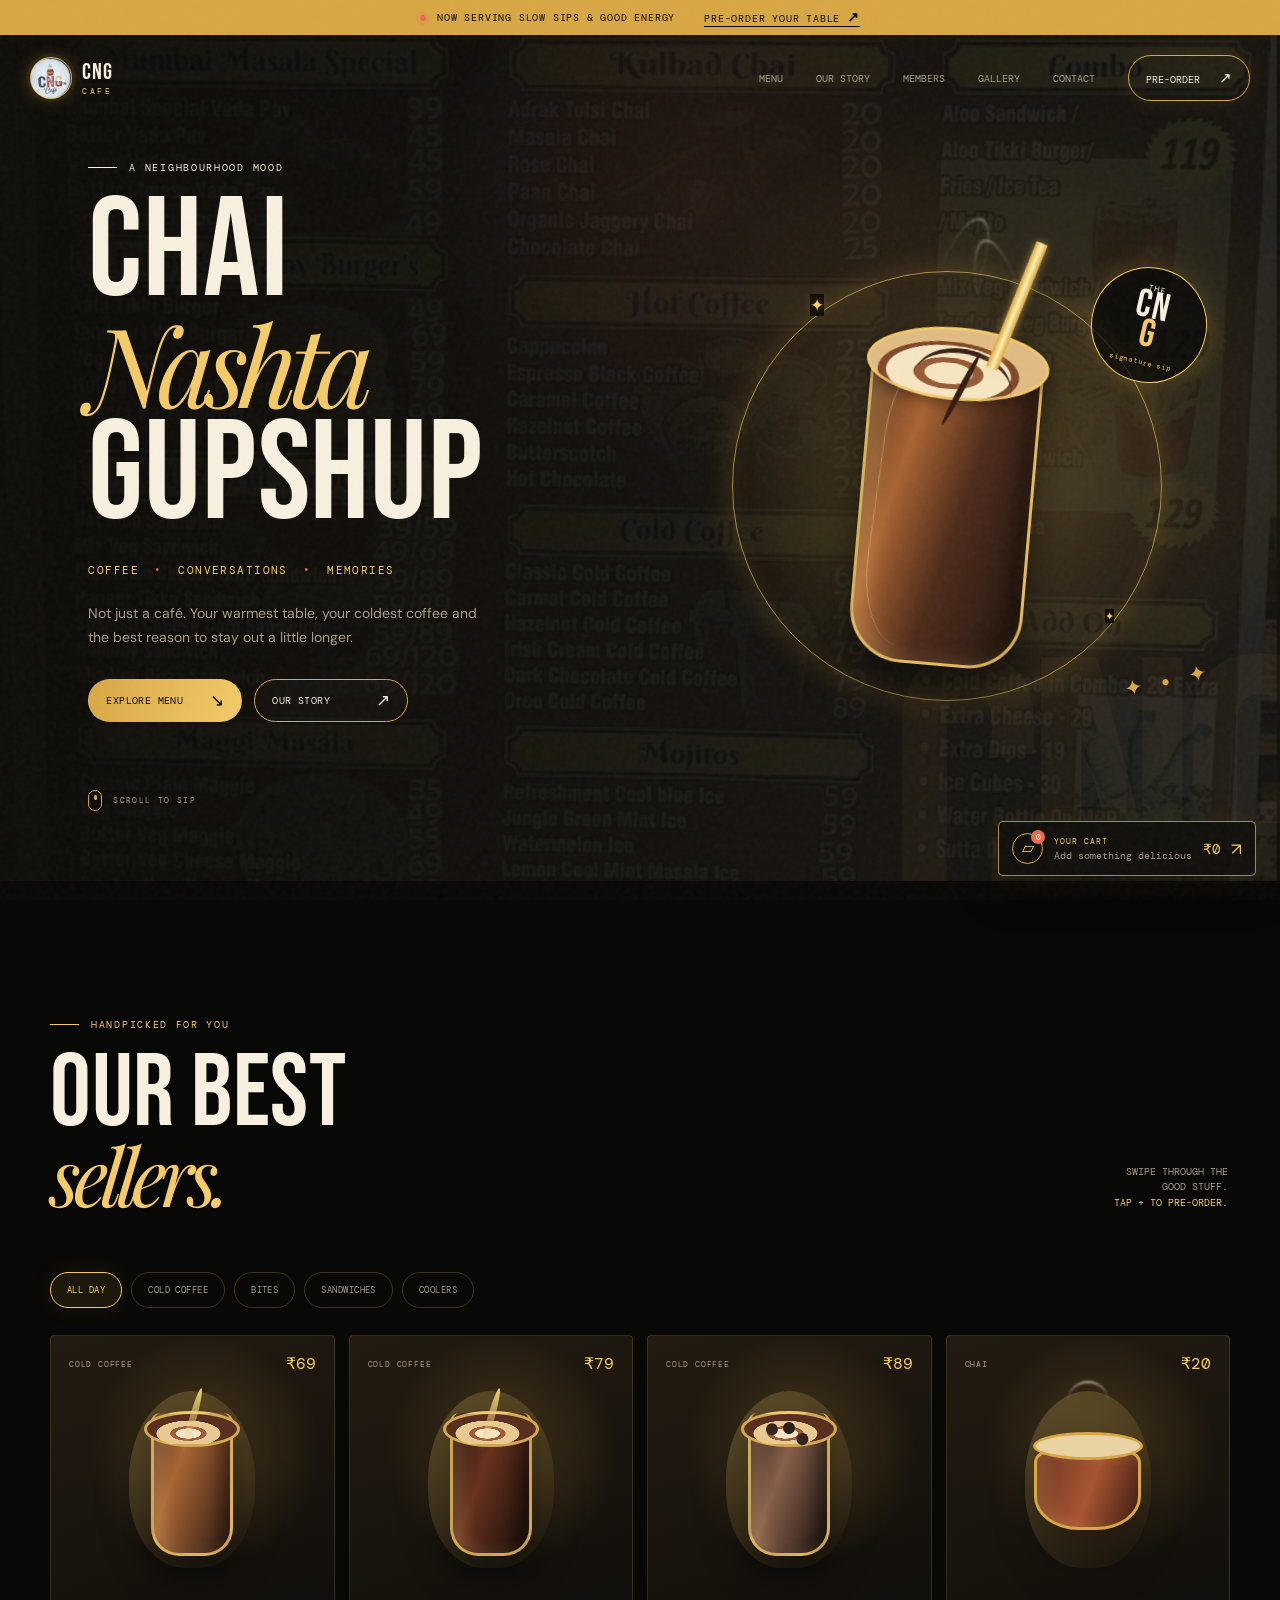
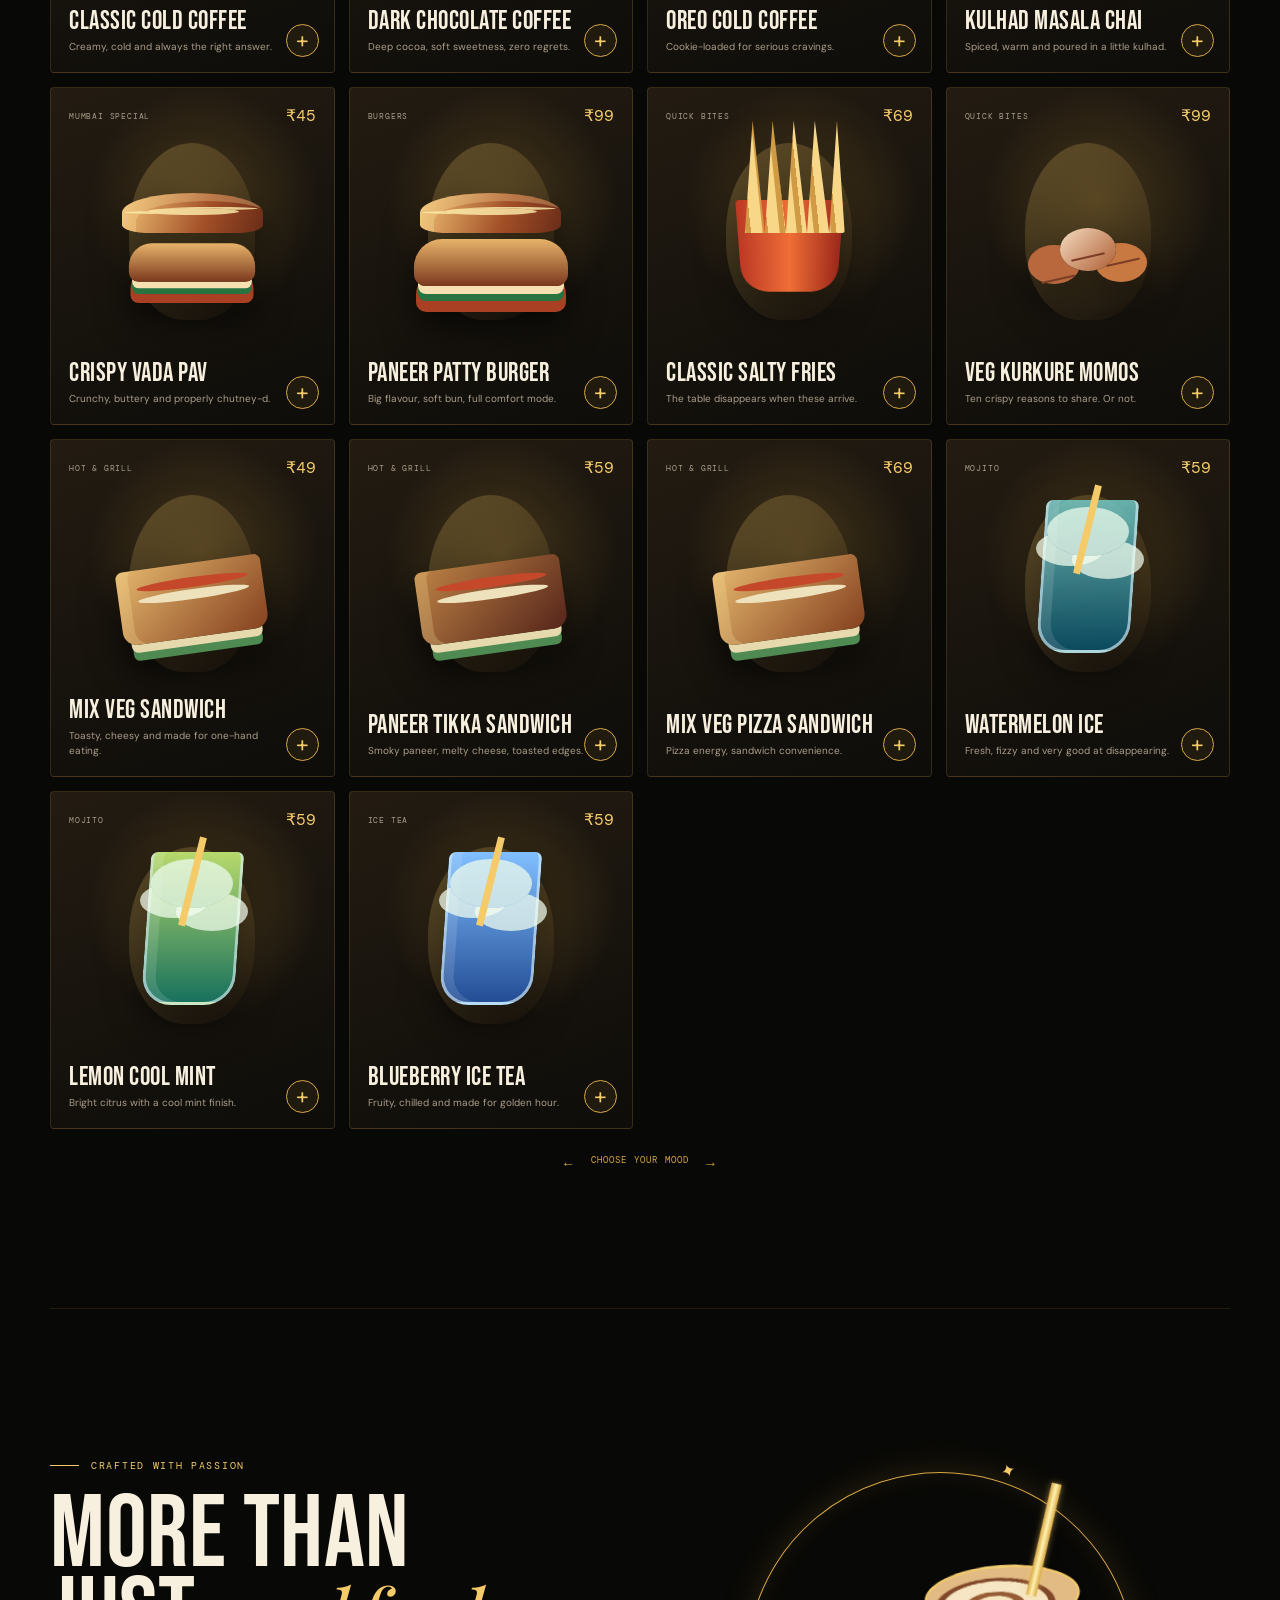
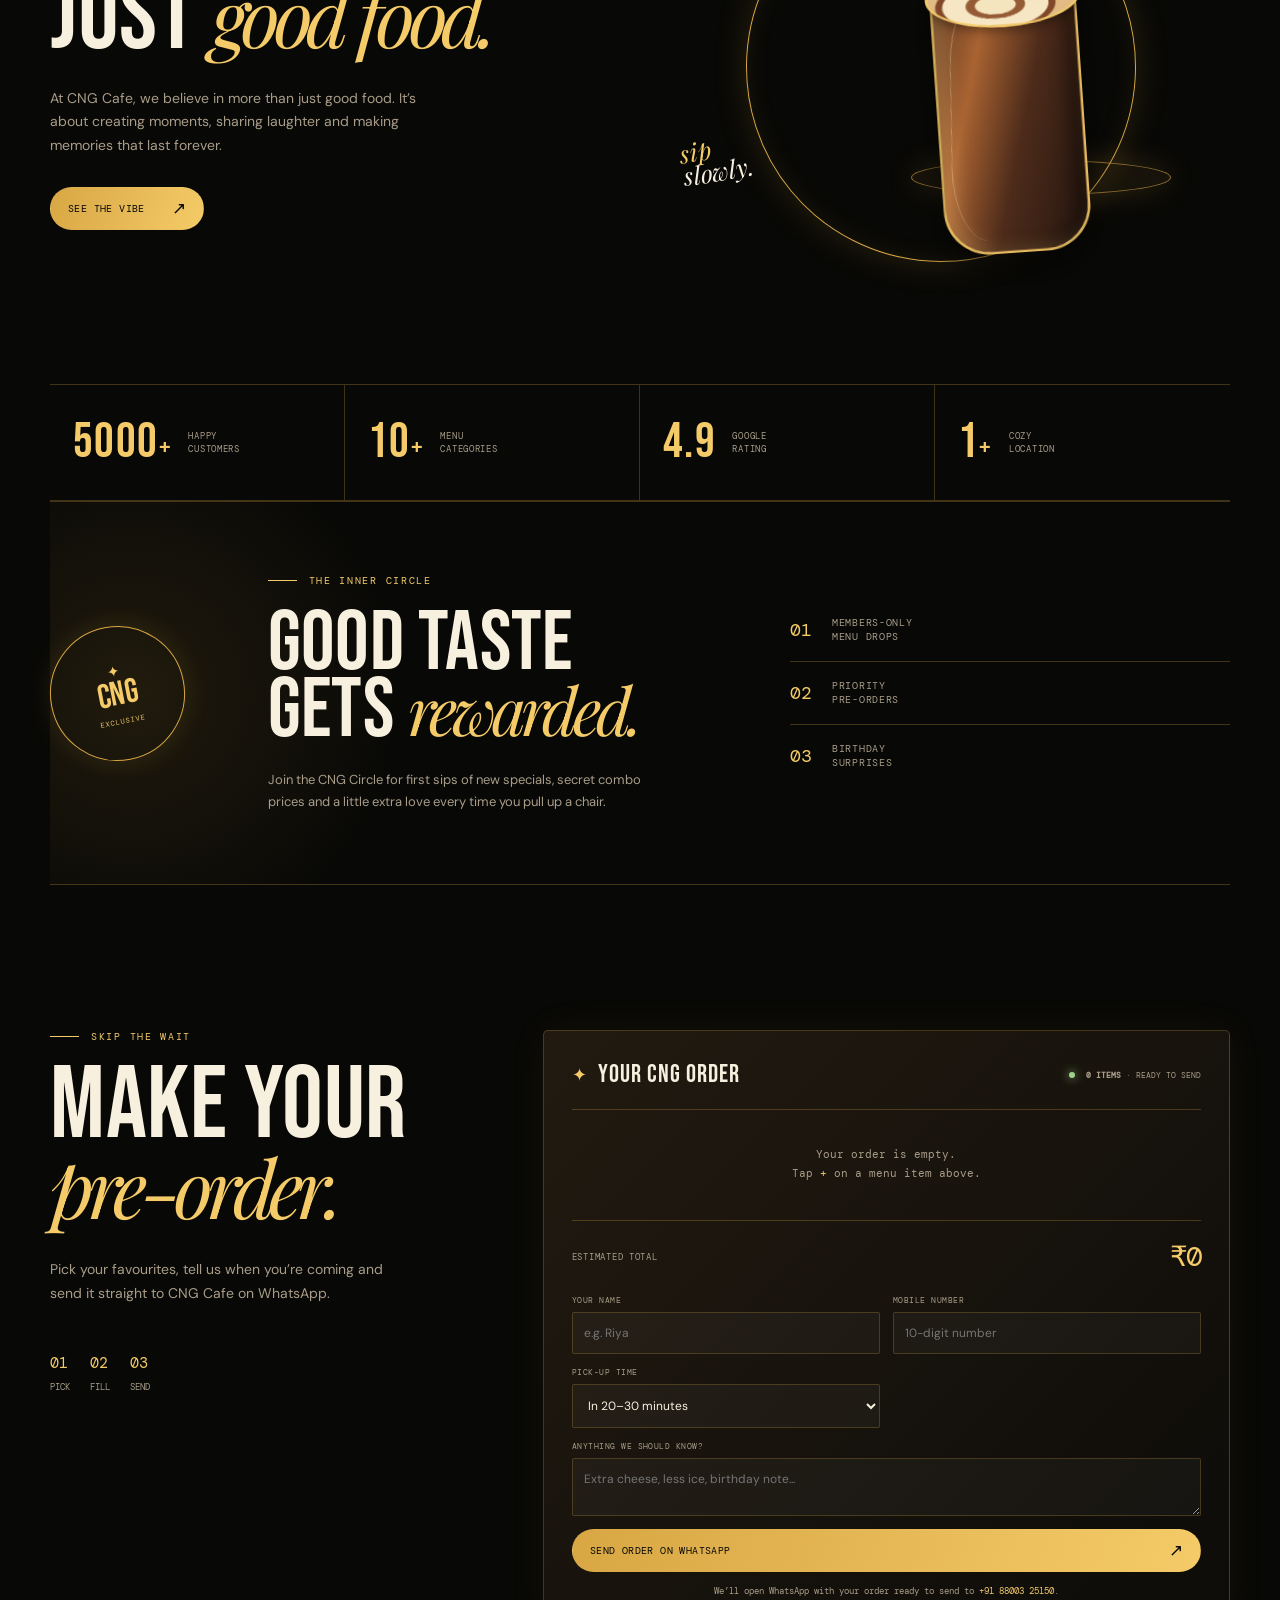
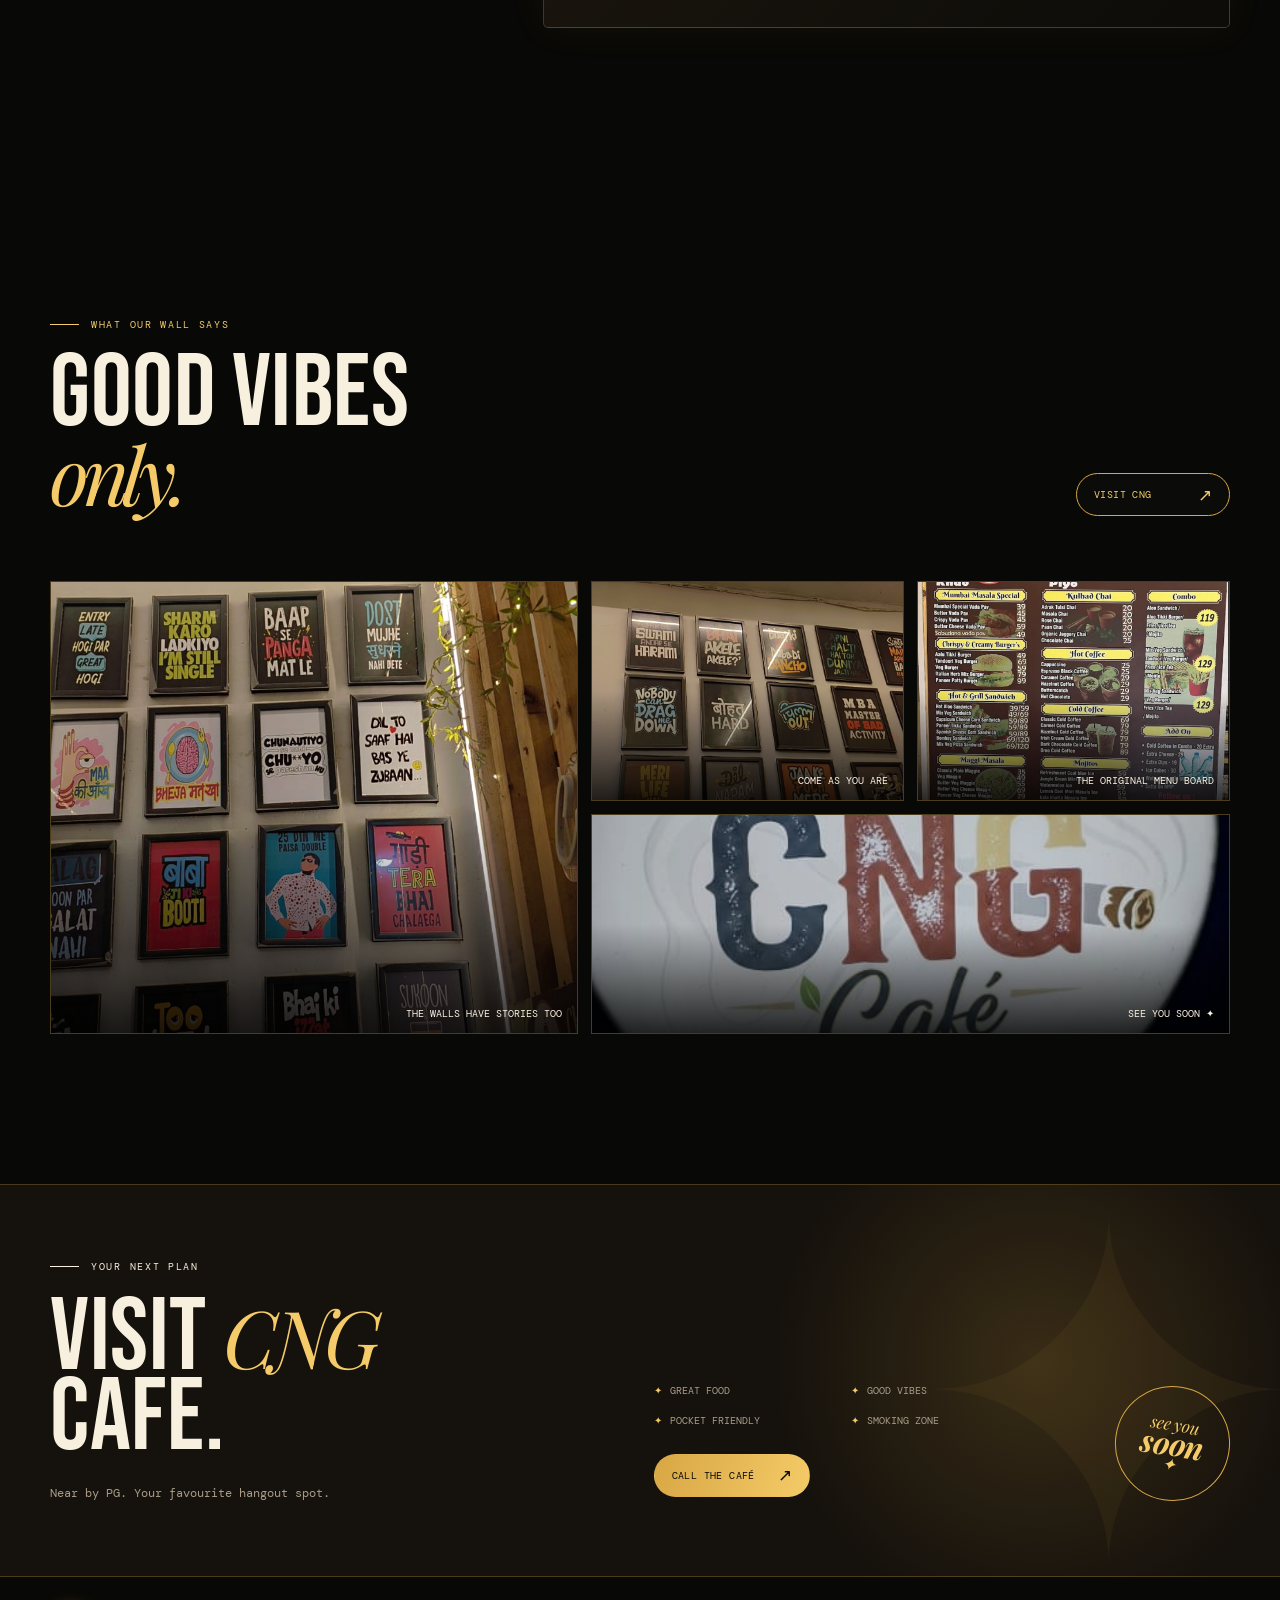
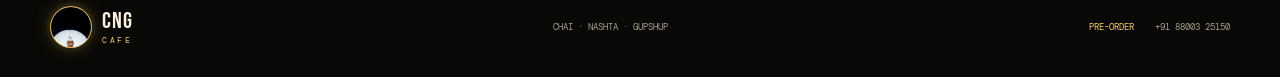
==== commit e8a63988: "Updated cafe website" ====
--- a/index.html
+++ b/index.html
@@ -5,8 +5,9 @@
     <meta name="viewport" content="width=device-width, initial-scale=1.0" />
     <meta name="description" content="CNG Cafe — Chai, Nashta, Gupshup and the city's smoothest cold coffee." />
     <title>CNG CAFE — Chai. Nashta. Gupshup.</title>
-    <link rel="icon" type="image/jpeg" href="assets/logo.jpeg" />
+    <link rel="icon" type="image/jpeg" href="assets/cng-logo-user.jpeg" />
     <link rel="stylesheet" href="styles.css" />
+    <link rel="stylesheet" href="enhancements.css" />
     <script src="script.js" defer></script>
   </head>
   <body>
@@ -16,10 +17,16 @@
 
     <div class="announcement"><span class="live-dot"></span><span>Now serving slow sips & good energy</span><a href="#preorder">Pre-order your table <b>↗</b></a></div>
 
+    <button class="cart-dock" id="cart-dock" type="button" aria-label="View your empty cart">
+      <span class="cart-dock__icon"><span>0</span>▱</span>
+      <span class="cart-dock__copy"><small>Your cart</small><b id="cart-dock-copy">Add something delicious</b></span>
+      <strong>₹<b id="cart-dock-total">0</b></strong><span class="cart-dock__arrow">↗</span>
+    </button>
+
     <header class="site-header">
-      <a class="brand" href="#home" aria-label="CNG Cafe home"><span class="brand__logo"><img src="assets/logo.jpeg" alt="CNG Cafe logo" /></span><span class="brand__text">CNG<small>CAFE</small></span></a>
+      <a class="brand" href="#home" aria-label="CNG Cafe home"><span class="brand__logo"><img src="assets/cng-logo-user.jpeg" alt="CNG Cafe logo" /></span><span class="brand__text">CNG<small>CAFE</small></span></a>
       <button class="menu-toggle" type="button" aria-expanded="false" aria-controls="site-nav"><span></span><span></span><span></span><b class="sr-only">Open menu</b></button>
-      <nav class="site-nav" id="site-nav" aria-label="Main navigation"><a href="#menu">Menu</a><a href="#about">Our story</a><a href="#gallery">Gallery</a><a href="#contact">Contact</a><a class="nav-order" href="#preorder">Pre-order <span>↗</span></a></nav>
+      <nav class="site-nav" id="site-nav" aria-label="Main navigation"><a href="#menu">Menu</a><a href="#about">Our story</a><a href="#members">Members</a><a href="#gallery">Gallery</a><a href="#contact">Contact</a><a class="nav-order" href="#preorder">Pre-order <span>↗</span></a></nav>
     </header>
 
     <main>
@@ -54,9 +61,15 @@
 
       <section class="stats section-shell" data-reveal><div class="stat"><strong data-count="5000">0</strong><span>Happy<br />Customers</span></div><div class="stat"><strong data-count="10">0</strong><span>Menu<br />Categories</span></div><div class="stat"><strong data-count="4.9">0</strong><span>Google<br />Rating</span></div><div class="stat"><strong data-count="1">0</strong><span>Cozy<br />Location</span></div></section>
 
+      <section class="members section-shell" id="members" data-reveal>
+        <div class="members__seal"><span>✦</span><strong>CNG</strong><small>exclusive</small></div>
+        <div class="members__copy"><p class="kicker kicker--gold"><span></span> The inner circle</p><h2>Good taste<br />gets <em>rewarded.</em></h2><p>Join the CNG Circle for first sips of new specials, secret combo prices and a little extra love every time you pull up a chair.</p></div>
+        <div class="members__perks"><div><b>01</b><span>Members-only<br />menu drops</span></div><div><b>02</b><span>Priority<br />pre-orders</span></div><div><b>03</b><span>Birthday<br />surprises</span></div></div>
+      </section>
+
       <section class="preorder section-shell" id="preorder">
         <div class="preorder__intro" data-reveal><p class="kicker kicker--gold"><span></span> Skip the wait</p><h2>Make your<br /><em>pre-order.</em></h2><p>Pick your favourites, tell us when you’re coming and send it straight to CNG Cafe on WhatsApp.</p><div class="preorder__steps"><span><b>01</b> Pick</span><span><b>02</b> Fill</span><span><b>03</b> Send</span></div></div>
-        <div class="order-card" data-reveal data-delay="120"><div class="order-card__head"><div><span class="mini-icon">✦</span><h3>Your CNG order</h3></div><span class="order-status"><i></i> Ready to send</span></div><div class="order-list" id="order-list"><div class="order-empty">Your order is empty.<br /><span>Tap <b>+</b> on a menu item above.</span></div></div><div class="order-total"><span>Estimated total</span><strong>₹<b id="order-total">0</b></strong></div><form class="preorder-form" id="preorder-form"><label>Your name<input required name="name" type="text" placeholder="e.g. Riya" autocomplete="name" /></label><label>Mobile number<input required name="phone" type="tel" placeholder="10-digit number" inputmode="numeric" autocomplete="tel" /></label><label>Pick-up time<select name="pickup"><option>In 20–30 minutes</option><option>Today evening</option><option>Tomorrow morning</option><option>I’ll confirm on WhatsApp</option></select></label><label class="form-wide">Anything we should know?<textarea name="notes" rows="2" placeholder="Extra cheese, less ice, birthday note... "></textarea></label><button class="button button--gold form-wide" type="submit">Send order on WhatsApp <span>↗</span></button><p class="form-note form-wide">We’ll open WhatsApp with your order ready to send to <b>+91 88003 25150</b>.</p></form></div>
+        <div class="order-card" data-reveal data-delay="120"><div class="order-card__head"><div><span class="mini-icon">✦</span><h3>Your CNG order</h3></div><span class="order-status"><i></i> <b id="cart-head-count">0 items</b> · Ready to send</span></div><div class="order-list" id="order-list"><div class="order-empty">Your order is empty.<br /><span>Tap <b>+</b> on a menu item above.</span></div></div><div class="order-total"><span>Estimated total</span><strong>₹<b id="order-total">0</b></strong></div><form class="preorder-form" id="preorder-form"><label>Your name<input required name="name" type="text" placeholder="e.g. Riya" autocomplete="name" /></label><label>Mobile number<input required name="phone" type="tel" placeholder="10-digit number" inputmode="numeric" autocomplete="tel" /></label><label>Pick-up time<select name="pickup"><option>In 20–30 minutes</option><option>Today evening</option><option>Tomorrow morning</option><option>I’ll confirm on WhatsApp</option></select></label><label class="form-wide">Anything we should know?<textarea name="notes" rows="2" placeholder="Extra cheese, less ice, birthday note... "></textarea></label><button class="button button--gold form-wide" type="submit">Send order on WhatsApp <span>↗</span></button><p class="form-note form-wide">We’ll open WhatsApp with your order ready to send to <b>+91 88003 25150</b>.</p></form></div>
       </section>
 
       <section class="gallery section-shell" id="gallery"><div class="section-top" data-reveal><div><p class="kicker kicker--gold"><span></span> What our wall says</p><h2>Good vibes<br /><em>only.</em></h2></div><a class="button button--line button--line-dark" href="#contact">Visit CNG <span>↗</span></a></div><div class="gallery-grid" data-reveal data-delay="100"><figure class="gallery-card gallery-card--wide"><img src="assets/ambience-wall.jpeg" alt="CNG Cafe quote wall" loading="lazy" /><figcaption>the walls have stories too</figcaption></figure><figure class="gallery-card gallery-card--tall"><img src="assets/ambience-posters.jpeg" alt="CNG Cafe framed posters" loading="lazy" /><figcaption>come as you are</figcaption></figure><figure class="gallery-card gallery-card--board"><img src="assets/menu-board.jpeg" alt="CNG Cafe menu board" loading="lazy" /><figcaption>the original menu board</figcaption></figure><figure class="gallery-card gallery-card--logo"><img src="assets/logo.jpeg" alt="CNG Cafe logo" loading="lazy" /><figcaption>see you soon ✦</figcaption></figure></div></section>
--- a/styles.css
+++ b/styles.css
@@ -3,7 +3,8 @@
 :root { --black:#080806; --ink:#10100e; --panel:#16140f; --panel-2:#211b13; --gold:#d8a744; --gold-bright:#f4cb68; --cream:#f8f0df; --muted:#a99d89; --line:rgba(216,167,68,.27); --coral:#e76d4e; --sans:'DM Sans',Arial,sans-serif; --mono:'DM Mono',monospace; --display:'Bebas Neue',Impact,sans-serif; --serif:'Playfair Display',Georgia,serif; }
 *{box-sizing:border-box} html{scroll-behavior:smooth} body{margin:0;background:var(--black);color:var(--cream);font-family:var(--sans);overflow-x:hidden} img{display:block;max-width:100%} a{color:inherit;text-decoration:none} button,input,select,textarea{font:inherit;color:inherit}.sr-only{position:absolute;width:1px;height:1px;padding:0;margin:-1px;overflow:hidden;clip:rect(0,0,0,0);white-space:nowrap;border:0}.section-shell{width:min(1180px,calc(100% - 72px));margin-inline:auto}.grain{position:fixed;inset:0;z-index:80;pointer-events:none;opacity:.08;background-image:url("data:image/svg+xml,%3Csvg viewBox='0 0 180 180' xmlns='http://www.w3.org/2000/svg'%3E%3Cfilter id='n'%3E%3CfeTurbulence type='fractalNoise' baseFrequency='.9' numOctaves='3' stitchTiles='stitch'/%3E%3C/filter%3E%3Crect width='100%25' height='100%25' filter='url(%23n)' opacity='.4'/%3E%3C/svg%3E")}.cursor-glow{position:fixed;z-index:0;pointer-events:none;width:300px;height:300px;left:var(--cursor-x,50%);top:var(--cursor-y,20%);border-radius:50%;background:radial-gradient(circle,rgba(216,167,68,.16),transparent 66%);transform:translate(-50%,-50%);mix-blend-mode:screen;transition:left .3s ease,top .3s ease}.scroll-progress{position:fixed;z-index:100;inset:0 0 auto;height:3px;background:transparent}.scroll-progress span{display:block;width:0;height:100%;background:var(--gold-bright);box-shadow:0 0 12px var(--gold)}
 .announcement{position:relative;z-index:10;display:flex;justify-content:center;align-items:center;gap:11px;min-height:34px;padding:8px 20px;background:var(--gold);color:var(--black);font:10px var(--mono);letter-spacing:.08em;text-transform:uppercase}.announcement a{margin-left:18px;border-bottom:1px solid var(--black)}.announcement b{font-size:14px}.live-dot{width:6px;height:6px;border-radius:50%;background:var(--coral);box-shadow:0 0 0 4px rgba(231,109,78,.17);animation:blink 1.6s infinite}
-.site-header{position:absolute;z-index:20;top:34px;left:0;right:0;display:flex;align-items:center;justify-content:space-between;width:min(1280px,calc(100% - 60px));margin:auto;padding:21px 0}.brand{display:inline-flex;align-items:center;gap:10px}.brand__logo{display:grid;width:42px;height:42px;place-items:center;overflow:hidden;border:1px solid rgba(216,167,68,.6);border-radius:50%;background:var(--cream);box-shadow:0 0 18px rgba(216,167,68,.18)}.brand__logo img{width:100%;height:100%;object-fit:cover}.brand__text{font:23px/1 var(--display);letter-spacing:.04em}.brand__text small{display:block;color:var(--gold-bright);font:8px var(--mono);letter-spacing:.34em;margin-top:2px}.site-nav{display:flex;align-items:center;gap:33px;color:var(--muted);font:10px var(--mono);text-transform:uppercase}.site-nav a:not(.nav-order){transition:color .2s ease}.site-nav a:not(.nav-order):hover{color:var(--gold-bright)}.nav-order{padding:12px 17px;border:1px solid var(--gold);border-radius:50px;color:var(--cream);box-shadow:0 0 20px rgba(216,167,68,.12);transition:background .2s ease,color .2s ease}.nav-order:hover{background:var(--gold);color:var(--black)}.nav-order span{margin-left:13px;font-size:15px}.menu-toggle{display:none}
+.cart-dock{position:fixed;z-index:45;right:24px;bottom:24px;display:flex;align-items:center;gap:11px;min-width:236px;padding:11px 13px;border:1px solid rgba(244,203,104,.65);border-radius:5px;background:rgba(18,16,12,.94);box-shadow:0 13px 40px rgba(0,0,0,.45),0 0 26px rgba(216,167,68,.13);cursor:pointer;color:var(--cream);text-align:left;backdrop-filter:blur(14px);transition:transform .25s ease,border-color .25s ease,box-shadow .25s ease}.cart-dock:hover,.cart-dock--filled{border-color:var(--gold-bright);box-shadow:0 13px 40px rgba(0,0,0,.5),0 0 32px rgba(216,167,68,.26);transform:translateY(-4px)}.cart-dock__icon{display:grid;width:31px;height:31px;place-items:center;border:1px solid var(--gold);border-radius:50%;color:var(--gold-bright);font:16px var(--display);line-height:1}.cart-dock__icon span{position:absolute;display:grid;width:14px;height:14px;place-items:center;margin:-24px 0 0 21px;border-radius:50%;background:var(--coral);color:var(--cream);font:8px var(--mono)}.cart-dock__copy{display:grid;gap:3px;flex:1}.cart-dock__copy small{color:var(--gold-bright);font:8px var(--mono);letter-spacing:.12em;text-transform:uppercase}.cart-dock__copy b{font:10px var(--mono);font-weight:400;color:var(--muted)}.cart-dock>strong{color:var(--gold-bright);font:14px var(--mono);white-space:nowrap}.cart-dock>strong b{font-weight:400}.cart-dock__arrow{font-size:17px;color:var(--gold-bright)}.cart-dock--pulse{animation:cart-pulse .45s ease}
+.site-header{position:absolute;z-index:20;top:34px;left:0;right:0;display:flex;align-items:center;justify-content:space-between;width:min(1280px,calc(100% - 60px));margin:auto;padding:21px 0}.brand{display:inline-flex;align-items:center;gap:10px}.brand__logo{display:grid;width:42px;height:42px;place-items:center;overflow:hidden;border:1px solid rgba(216,167,68,.8);border-radius:50%;background:var(--cream);box-shadow:0 0 18px rgba(216,167,68,.28),0 0 0 4px rgba(216,167,68,.05)}.brand__logo img{width:100%;height:100%;object-fit:cover;filter:contrast(1.06) saturate(1.12)}.brand__text{font:23px/1 var(--display);letter-spacing:.04em}.brand__text small{display:block;color:var(--gold-bright);font:8px var(--mono);letter-spacing:.34em;margin-top:2px}.site-nav{display:flex;align-items:center;gap:33px;color:var(--muted);font:10px var(--mono);text-transform:uppercase}.site-nav a:not(.nav-order){transition:color .2s ease}.site-nav a:not(.nav-order):hover{color:var(--gold-bright)}.nav-order{padding:12px 17px;border:1px solid var(--gold);border-radius:50px;color:var(--cream);box-shadow:0 0 20px rgba(216,167,68,.12);transition:background .2s ease,color .2s ease}.nav-order:hover{background:var(--gold);color:var(--black)}.nav-order span{margin-left:13px;font-size:15px}.menu-toggle{display:none}
 .hero{position:relative;z-index:1;min-height:755px;display:grid;grid-template-columns:1fr .95fr;align-items:center;gap:20px;overflow:hidden;padding:126px max(36px,calc((100vw - 1180px)/2)) 70px;background:radial-gradient(circle at 79% 46%,rgba(216,167,68,.18),transparent 30%),radial-gradient(circle at 55% 20%,rgba(231,109,78,.08),transparent 28%),linear-gradient(105deg,#0d0b08 15%,#12100c 100%)}.hero::after{content:'CNG';position:absolute;right:-3%;bottom:-10%;color:rgba(216,167,68,.045);font:clamp(210px,32vw,470px)/.7 var(--display);letter-spacing:-.05em;pointer-events:none}.hero__wash{position:absolute;inset:0;background:linear-gradient(90deg,rgba(8,8,6,.88) 0,rgba(8,8,6,.5) 49%,rgba(8,8,6,.18)),url('assets/menu-board.jpeg') center/cover;opacity:.10;mix-blend-mode:screen}.hero__copy,.hero__art{position:relative;z-index:1}.hero__copy{padding-left:clamp(0px,3vw,40px)}.kicker{display:flex;align-items:center;gap:12px;margin:0 0 24px;color:var(--cream);font:10px var(--mono);letter-spacing:.17em;text-transform:uppercase}.kicker>span{display:block;width:29px;height:1px;background:currentColor}.kicker--gold{color:var(--gold-bright)}.hero h1,h2{margin:0;color:var(--cream);font:clamp(92px,11vw,151px)/.78 var(--display);letter-spacing:.005em;text-transform:uppercase}.hero h1 em,h2 em{color:var(--gold-bright);font:italic .78em/1 var(--serif);letter-spacing:-.08em;text-transform:none}.hero__subline{margin:33px 0 0;color:var(--gold-bright);font:11px var(--mono);letter-spacing:.13em;text-transform:uppercase}.hero__subline i{padding:0 7px;color:var(--coral);font-style:normal}.hero__lede{width:min(390px,100%);margin:25px 0 0;color:var(--muted);font-size:14px;line-height:1.65}.hero__actions{display:flex;flex-wrap:wrap;gap:12px;margin-top:30px}.button{display:inline-flex;align-items:center;justify-content:space-between;gap:23px;min-width:154px;padding:14px 17px;border:1px solid transparent;border-radius:50px;font:10px var(--mono);letter-spacing:.04em;text-transform:uppercase;transition:transform .25s ease,box-shadow .25s ease,background .25s ease,color .25s ease}.button:hover{transform:translateY(-4px);box-shadow:0 0 26px rgba(216,167,68,.32)}.button span{font-size:17px;line-height:.5}.button--gold{background:linear-gradient(110deg,var(--gold),var(--gold-bright));color:var(--black)}.button--line{border-color:var(--gold);color:var(--cream);background:rgba(255,255,255,.01)}.button--line:hover{background:var(--gold);color:var(--black)}.button--line-dark{color:var(--gold-bright)}.hero__scroll{display:flex;align-items:center;gap:11px;margin-top:68px;color:var(--muted);font:9px var(--mono);letter-spacing:.15em;text-transform:uppercase}.mouse-icon{display:block;width:14px;height:21px;border:1px solid var(--gold);border-radius:9px;position:relative}.mouse-icon::after{content:'';position:absolute;top:4px;left:5px;width:3px;height:5px;border-radius:5px;background:var(--gold);animation:scroll-dot 1.5s infinite}.hero__art{min-height:520px;display:grid;place-items:center}.gold-halo{position:absolute;width:min(510px,73vw);height:min(510px,73vw);border-radius:50%;background:radial-gradient(circle,rgba(216,167,68,.18),transparent 62%);filter:blur(2px)}.gold-ring{position:absolute;width:min(430px,62vw);height:min(430px,62vw);border:1px solid rgba(244,203,104,.64);border-radius:50%;box-shadow:0 0 30px rgba(216,167,68,.21),inset 0 0 22px rgba(216,167,68,.12);animation:orbit 12s linear infinite}.gold-ring::before,.gold-ring::after{content:'✦';position:absolute;color:var(--gold-bright);font-size:17px;text-shadow:0 0 14px var(--gold);background:var(--black)}.gold-ring::before{top:22px;left:18%}.gold-ring::after{right:11%;bottom:18%;font-size:11px}.coffee-cup{position:relative;z-index:2;width:205px;height:360px;transform:rotate(5deg);filter:drop-shadow(0 22px 20px rgba(0,0,0,.6))}.cup-body{position:absolute;inset:39px 16px 0;overflow:hidden;border:3px solid rgba(244,203,104,.85);border-top:0;border-radius:12px 12px 54px 54px;background:linear-gradient(105deg,#55341f 0%,#a96332 28%,#4d2b1a 57%,#22150f 100%);box-shadow:inset 12px 0 22px rgba(255,212,130,.25),inset -15px 0 20px rgba(0,0,0,.35)}.cup-body::after{content:'';position:absolute;inset:12px 13px;border-left:1px solid rgba(255,244,203,.36);border-radius:30%;transform:rotate(3deg)}.cup-foam{position:absolute;z-index:2;top:21px;left:11px;width:183px;height:73px;border:3px solid rgba(244,203,104,.85);border-radius:50%;background:radial-gradient(ellipse at 45% 65%,#f5e5bf 0 17%,#955b35 18% 25%,#f6e6c3 26% 45%,#804729 46% 51%,#e1bb83 52%);box-shadow:0 4px 14px rgba(0,0,0,.4)}.cup-drizzle{position:absolute;z-index:3;top:42px;left:58px;width:100px;height:73px;border-top:5px solid #3a2016;border-radius:50%;transform:rotate(8deg)}.cup-drizzle::after{content:'';position:absolute;left:47px;top:-4px;width:6px;height:80px;border-radius:50%;background:#341c13;transform:rotate(15deg)}.cup-straw{position:absolute;z-index:4;right:43px;top:-73px;width:12px;height:135px;background:linear-gradient(90deg,var(--gold),#fff1ae,var(--gold));transform:rotate(17deg);box-shadow:0 0 8px rgba(244,203,104,.5)}.cup-steam{position:absolute;z-index:5;top:-92px;width:40px;height:120px;border-top:2px solid rgba(255,249,221,.48);border-radius:50%;filter:blur(1px);transform:rotate(17deg)}.cup-steam--one{left:76px}.cup-steam--two{left:118px;top:-72px;transform:rotate(-20deg)}.hero__badge{position:absolute;z-index:5;right:4%;top:8%;display:grid;width:116px;height:116px;place-content:center;border:1px solid var(--gold-bright);border-radius:50%;background:rgba(8,8,6,.74);box-shadow:0 0 26px rgba(216,167,68,.26);color:var(--cream);text-align:center;transform:rotate(13deg)}.hero__badge span,.hero__badge small{font:8px var(--mono);letter-spacing:.12em}.hero__badge strong{font:39px/.72 var(--display);letter-spacing:.02em}.hero__badge strong:nth-of-type(2){color:var(--gold-bright)}.hero__badge small{margin-top:9px;color:var(--gold-bright);font-size:7px}.hero__beans{position:absolute;right:4%;bottom:10%;display:flex;gap:19px;color:var(--gold);font:22px var(--serif);transform:rotate(-12deg)}
 .best-sellers{position:relative;z-index:1;padding-top:137px;padding-bottom:136px}.section-top{display:flex;align-items:end;justify-content:space-between;gap:30px}.section-top h2,.about h2,.preorder h2,.gallery h2,.contact h2{font-size:clamp(72px,8vw,116px)}.section-note{margin:0 2px 6px;color:var(--muted);font:10px/1.55 var(--mono);text-align:right;text-transform:uppercase}.section-note b{color:var(--gold-bright);font-weight:400}.menu-tabs{display:flex;gap:9px;flex-wrap:wrap;margin:56px 0 27px}.menu-tab{padding:11px 16px;border:1px solid var(--line);border-radius:50px;background:transparent;cursor:pointer;color:var(--muted);font:9px var(--mono);letter-spacing:.05em;text-transform:uppercase;transition:color .2s ease,border .2s ease,background .2s ease}.menu-tab:hover,.menu-tab.is-active{border-color:var(--gold-bright);background:rgba(216,167,68,.1);color:var(--gold-bright);box-shadow:0 0 20px rgba(216,167,68,.11)}.menu-grid{display:grid;grid-template-columns:repeat(4,1fr);gap:14px}.menu-card{position:relative;min-height:338px;display:flex;flex-direction:column;justify-content:flex-end;overflow:hidden;padding:18px;border:1px solid rgba(216,167,68,.18);border-radius:4px;background:linear-gradient(160deg,rgba(36,28,18,.98),rgba(14,13,10,.98));isolation:isolate;animation:card-in .5s both;transition:transform .3s ease,border-color .3s ease,box-shadow .3s ease}.menu-card::before{content:'';position:absolute;z-index:-1;inset:0;background:radial-gradient(circle at 54% 34%,rgba(216,167,68,.23),transparent 43%)}.menu-card:hover{border-color:rgba(244,203,104,.75);box-shadow:0 12px 38px rgba(0,0,0,.45),0 0 27px rgba(216,167,68,.17);transform:translateY(-8px)}.menu-card__head{position:absolute;z-index:2;top:17px;left:18px;right:18px;display:flex;justify-content:space-between;align-items:center}.menu-card__category{color:var(--muted);font:8px var(--mono);letter-spacing:.1em;text-transform:uppercase}.menu-card__price{color:var(--gold-bright);font:16px var(--mono)}.menu-card__art{position:absolute;z-index:0;top:42px;left:50%;display:grid;width:162px;height:190px;place-items:center;transform:translateX(-50%);font-size:68px;filter:drop-shadow(0 15px 17px rgba(0,0,0,.6));transition:transform .35s ease}.menu-card:hover .menu-card__art{transform:translateX(-50%) translateY(-7px) scale(1.06) rotate(-3deg)}.menu-card__art::before{content:'';position:absolute;inset:13px 18px 0;border-radius:50% 50% 44% 44%;background:linear-gradient(140deg,rgba(244,203,104,.5),rgba(86,38,20,.1));opacity:.47}.menu-card__art{--art-filter: none}.menu-card h3{position:relative;z-index:2;margin:0 0 5px;color:var(--cream);font:26px/1 var(--display);letter-spacing:.02em;text-transform:uppercase}.menu-card p{position:relative;z-index:2;max-width:90%;margin:0;color:var(--muted);font-size:10px;line-height:1.45}.menu-card__add{position:absolute;z-index:3;right:15px;bottom:15px;display:grid;width:33px;height:33px;place-items:center;border:1px solid var(--gold);border-radius:50%;background:rgba(216,167,68,.08);cursor:pointer;color:var(--gold-bright);font-size:23px;line-height:1;transition:background .2s ease,color .2s ease,transform .2s ease}.menu-card__add:hover{background:var(--gold-bright);color:var(--black);transform:rotate(90deg)}.menu-scroll-hint{display:flex;justify-content:center;gap:17px;margin-top:25px;color:var(--gold);font:9px var(--mono);letter-spacing:.13em;text-transform:uppercase}.menu-scroll-hint span{font-size:14px}
 .about{position:relative;display:grid;grid-template-columns:.9fr 1.1fr;gap:9%;align-items:center;min-height:650px;padding-top:120px;padding-bottom:125px;border-top:1px solid rgba(216,167,68,.12)}.about__copy>p:not(.kicker){max-width:370px;margin:29px 0;color:var(--muted);font-size:14px;line-height:1.7}.about__visual{position:relative;min-height:430px}.about__orbit{position:absolute;top:10%;left:18%;width:390px;height:390px;border:1px solid var(--gold);border-radius:50%;box-shadow:0 0 35px rgba(216,167,68,.16),inset 0 0 25px rgba(216,167,68,.09);transform:rotate(-18deg)}.about__orbit::after{content:'✦';position:absolute;top:4%;right:16%;color:var(--gold-bright);font-size:18px}.about__cup{position:absolute;z-index:2;top:21%;right:20%;transform:scale(.85) rotate(-4deg)}.coffee-cup--small{width:205px;height:360px}.about__plate{position:absolute;right:10%;bottom:15%;width:260px;height:35px;border:1px solid rgba(216,167,68,.65);border-radius:50%;background:rgba(216,167,68,.07);box-shadow:0 0 30px rgba(216,167,68,.2)}.about__tag{position:absolute;left:7%;bottom:18%;color:var(--gold-bright);font:25px/.9 var(--serif);font-style:italic;transform:rotate(-9deg)}.about__tag em{color:var(--cream)}
--- a/enhancements.css
+++ b/enhancements.css
@@ -0,0 +1,14 @@
+.cart-flyer{position:fixed;z-index:90;pointer-events:none;margin:0!important;transform-origin:center;filter:drop-shadow(0 15px 17px rgba(0,0,0,.6))}
+.cart-dock{position:fixed;z-index:45;right:24px;bottom:24px;display:flex;align-items:center;gap:11px;min-width:236px;padding:11px 13px;border:1px solid rgba(244,203,104,.65);border-radius:5px;background:rgba(18,16,12,.94);box-shadow:0 13px 40px rgba(0,0,0,.45),0 0 26px rgba(216,167,68,.13);cursor:pointer;color:var(--cream);text-align:left;backdrop-filter:blur(14px);transition:transform .25s ease,border-color .25s ease,box-shadow .25s ease}.cart-dock:hover,.cart-dock--filled{border-color:var(--gold-bright);box-shadow:0 13px 40px rgba(0,0,0,.5),0 0 32px rgba(216,167,68,.26);transform:translateY(-4px)}.cart-dock__icon{display:grid;width:31px;height:31px;place-items:center;border:1px solid var(--gold);border-radius:50%;color:var(--gold-bright);font:16px var(--display);line-height:1}.cart-dock__icon span{position:absolute;display:grid;width:14px;height:14px;place-items:center;margin:-24px 0 0 21px;border-radius:50%;background:var(--coral);color:var(--cream);font:8px var(--mono)}.cart-dock__copy{display:grid;gap:3px;flex:1}.cart-dock__copy small{color:var(--gold-bright);font:8px var(--mono);letter-spacing:.12em;text-transform:uppercase}.cart-dock__copy b{font:10px var(--mono);font-weight:400;color:var(--muted)}.cart-dock>strong{color:var(--gold-bright);font:14px var(--mono);white-space:nowrap}.cart-dock>strong b{font-weight:400}.cart-dock__arrow{font-size:17px;color:var(--gold-bright)}.cart-dock--pulse{animation:cart-pulse .45s ease}
+
+.menu-card__art{font-size:0}.menu-card__art .art-main,.menu-card__art .art-detail,.menu-card__art .art-highlight{position:absolute;display:block}.menu-card__art--coffee .art-main,.menu-card__art--coffee-dark .art-main,.menu-card__art--coffee-oreo .art-main{bottom:12px;width:82px;height:143px;border:3px solid rgba(244,203,104,.78);border-top:0;border-radius:9px 9px 28px 28px;background:linear-gradient(110deg,#5c3822,#a86535 34%,#2f1b12 100%);box-shadow:inset 10px 0 16px rgba(255,214,153,.18),inset -10px 0 15px rgba(0,0,0,.32)}.menu-card__art--coffee-dark .art-main{background:linear-gradient(110deg,#24120e,#67321e 40%,#160c09)}.menu-card__art--coffee-oreo .art-main{background:linear-gradient(110deg,#30201c,#87604a 40%,#1b1110)}.menu-card__art--coffee .art-detail,.menu-card__art--coffee-dark .art-detail,.menu-card__art--coffee-oreo .art-detail{top:33px;width:96px;height:36px;border:3px solid rgba(244,203,104,.78);border-radius:50%;background:radial-gradient(ellipse at 46% 65%,#f4e6c5 0 18%,#9c5c37 19% 26%,#e8c994 27% 46%,#5b2f20 47%)}.menu-card__art--coffee .art-highlight,.menu-card__art--coffee-dark .art-highlight,.menu-card__art--coffee-oreo .art-highlight{top:9px;width:7px;height:65px;border-radius:50%;background:linear-gradient(#efd17c,transparent);transform:rotate(16deg)}.menu-card__art--coffee-oreo .art-highlight{width:12px;height:12px;top:44px;border-radius:50%;background:#29201b;box-shadow:16px 7px #33251f,-16px 6px #35271f}
+.menu-card__art--chai .art-main{bottom:38px;width:107px;height:79px;border:3px solid var(--gold);border-radius:12px 12px 42% 42%;background:linear-gradient(110deg,#6d3725,#a85532 52%,#3a1b13);box-shadow:inset 12px 0 15px rgba(255,217,133,.13)}.menu-card__art--chai .art-detail{top:54px;width:110px;height:28px;border:3px solid var(--gold);border-radius:50%;background:#e9d3a5}.menu-card__art--chai .art-highlight{top:3px;width:40px;height:39px;border-top:2px solid rgba(255,249,221,.65);border-radius:50%;filter:blur(1px)}
+.menu-card__art--burger .art-main,.menu-card__art--burger-small .art-main{bottom:34px;width:154px;height:47px;border-radius:28px 28px 12px 12px;background:linear-gradient(#e7b36b,#7b391d);box-shadow:0 12px 0 -4px #f6dfb1,0 19px 0 -4px #28733f,0 28px 0 -2px #a94023}.menu-card__art--burger-small .art-main{transform:scale(.82)}.menu-card__art--burger .art-detail,.menu-card__art--burger-small .art-detail{bottom:87px;width:141px;height:40px;border-radius:50% 50% 20% 20%;background:linear-gradient(110deg,#f1c375,#a24f27 60%,#6a2c18);box-shadow:inset 14px 8px rgba(255,231,161,.28)}.menu-card__art--burger .art-highlight,.menu-card__art--burger-small .art-highlight{bottom:105px;width:93px;height:7px;border-radius:50%;background:rgba(255,241,174,.8);box-shadow:21px -3px 0 -2px rgba(255,241,174,.8),-24px 1px 0 -2px rgba(255,241,174,.8)}
+.menu-card__art--fries .art-main{bottom:25px;width:101px;height:92px;border-radius:4px 4px 28px 28px;background:linear-gradient(90deg,#bc3924,#ef6e36,#9c281b);transform:perspective(80px) rotateX(-7deg)}.menu-card__art--fries .art-detail{bottom:87px;width:111px;height:113px;border-radius:13px 13px 3px 3px;background:repeating-linear-gradient(84deg,#f8d789 0 11px,#d19b46 12px 17px);clip-path:polygon(10% 100%,17% 0,28% 100%,35% 0,47% 100%,54% 0,66% 100%,73% 0,86% 100%,93% 0,100% 100%)}
+.menu-card__art--momos .art-main{bottom:49px;width:56px;height:43px;border-radius:50%;background:linear-gradient(135deg,#f5dcc0,#ae5e34);box-shadow:33px 13px 0 -2px #c87942,-34px 15px 0 -2px #b9683d}.menu-card__art--momos .art-detail{bottom:62px;width:34px;height:2px;background:#7c3d27;box-shadow:33px 13px #7c3d27,-34px 15px #7c3d27;transform:rotate(-13deg)}
+.menu-card__art--sandwich .art-main,.menu-card__art--sandwich-dark .art-main{bottom:35px;width:146px;height:74px;border-radius:7px 7px 14px 14px;background:linear-gradient(140deg,#e4b66d,#85411f);transform:rotate(-8deg);box-shadow:inset 12px 0 rgba(255,234,163,.22),0 15px 0 -7px #e7d9ae,0 24px 0 -8px #4e8a51}.menu-card__art--sandwich-dark .art-main{background:linear-gradient(140deg,#bd8245,#56251a)}.menu-card__art--sandwich .art-detail,.menu-card__art--sandwich-dark .art-detail{bottom:85px;width:112px;height:10px;border-radius:50%;background:#c6482b;transform:rotate(-8deg);box-shadow:0 12px #eee2bd}
+.menu-card__art--cooler .art-main,.menu-card__art--cooler-green .art-main,.menu-card__art--cooler-blue .art-main{bottom:19px;width:93px;height:153px;border:3px solid rgba(218,240,248,.64);border-top:0;border-radius:7px 7px 30px 30px;background:linear-gradient(180deg,rgba(119,211,210,.8),rgba(12,77,98,.96));transform:skewX(-4deg);box-shadow:inset 10px 0 rgba(255,255,255,.12)}.menu-card__art--cooler-green .art-main{background:linear-gradient(180deg,#b7d96c,#18715d)}.menu-card__art--cooler-blue .art-main{background:linear-gradient(180deg,#81bfff,#234d95)}.menu-card__art--cooler .art-detail,.menu-card__art--cooler-green .art-detail,.menu-card__art--cooler-blue .art-detail{top:25px;width:82px;height:49px;border-radius:50%;background:rgba(235,250,236,.75);box-shadow:20px 28px 0 -5px rgba(244,255,240,.72),-18px 17px 0 -7px rgba(244,255,240,.72)}.menu-card__art--cooler .art-highlight,.menu-card__art--cooler-green .art-highlight,.menu-card__art--cooler-blue .art-highlight{top:2px;width:7px;height:91px;background:var(--gold-bright);transform:rotate(14deg)}
+
+.members{display:grid;grid-template-columns:auto 1fr 1fr;align-items:center;gap:7%;padding-top:72px;padding-bottom:72px;border-top:1px solid var(--line);border-bottom:1px solid var(--line);background:radial-gradient(circle at 7% 50%,rgba(216,167,68,.12),transparent 24%)}.members__seal{display:grid;width:135px;height:135px;place-content:center;border:1px solid var(--gold);border-radius:50%;color:var(--gold-bright);text-align:center;transform:rotate(-11deg);box-shadow:0 0 26px rgba(216,167,68,.14)}.members__seal span{font-size:15px}.members__seal strong{font:34px/.8 var(--display)}.members__seal small{margin-top:8px;font:7px var(--mono);letter-spacing:.16em;text-transform:uppercase}.members__copy h2{font-size:clamp(58px,6.6vw,95px)}.members__copy>p:not(.kicker){max-width:390px;margin:25px 0 0;color:var(--muted);font-size:13px;line-height:1.65}.members__perks{display:grid;gap:0}.members__perks>div{display:flex;align-items:center;gap:20px;padding:17px 0;border-bottom:1px solid var(--line);color:var(--muted);font:10px/1.4 var(--mono);text-transform:uppercase}.members__perks>div:last-child{border-bottom:0}.members__perks b{color:var(--gold-bright);font:18px var(--mono);font-weight:400}.members__perks span{letter-spacing:.07em}
+@keyframes cart-pulse{0%{transform:scale(1)}45%{transform:scale(1.08) rotate(-1deg)}100%{transform:scale(1)}}
+@media(max-width:620px){.cart-dock{right:12px;left:12px;bottom:12px;min-width:0}.members{grid-template-columns:auto 1fr;gap:25px 18px;padding-top:52px;padding-bottom:52px}.members__seal{width:95px;height:95px}.members__seal strong{font-size:25px}.members__copy{grid-column:2}.members__copy h2{font-size:50px}.members__copy>p:not(.kicker){font-size:11px}.members__perks{grid-column:1/-1}.members__perks>div{padding:13px 0}}
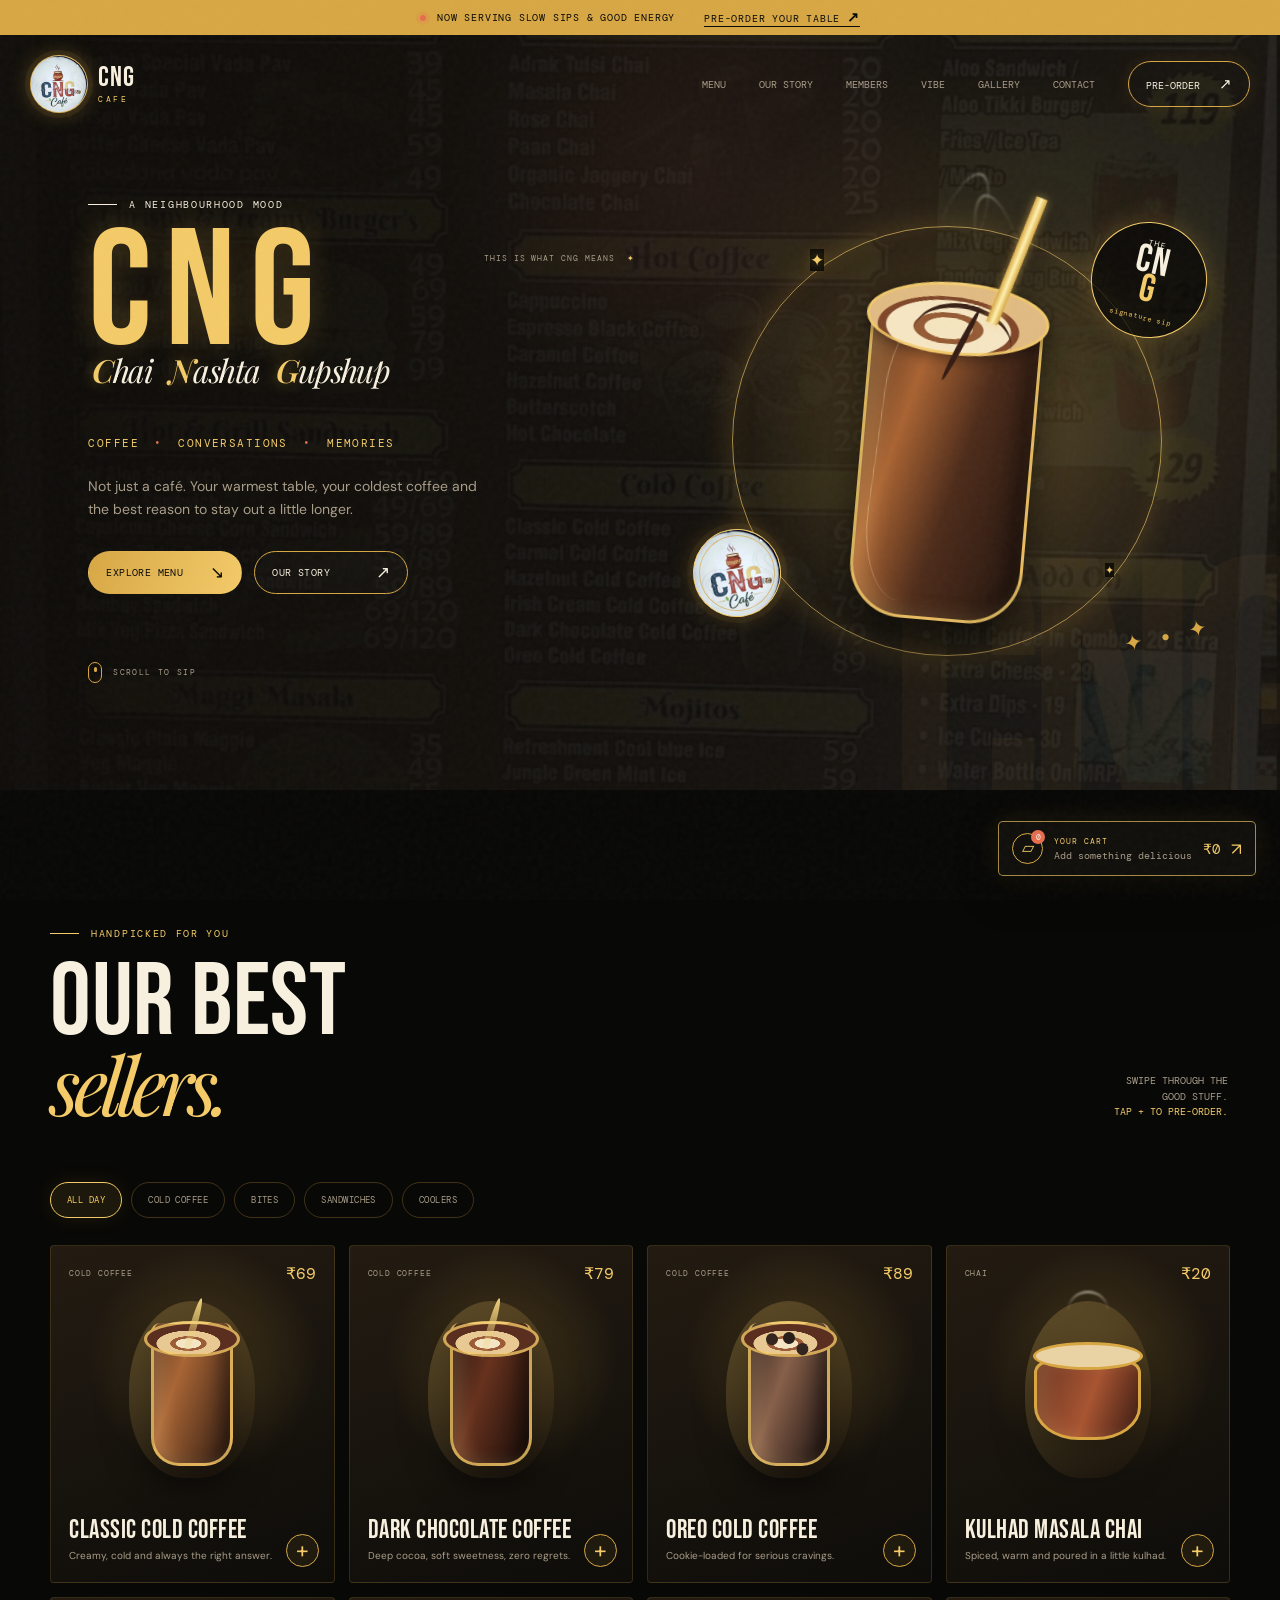
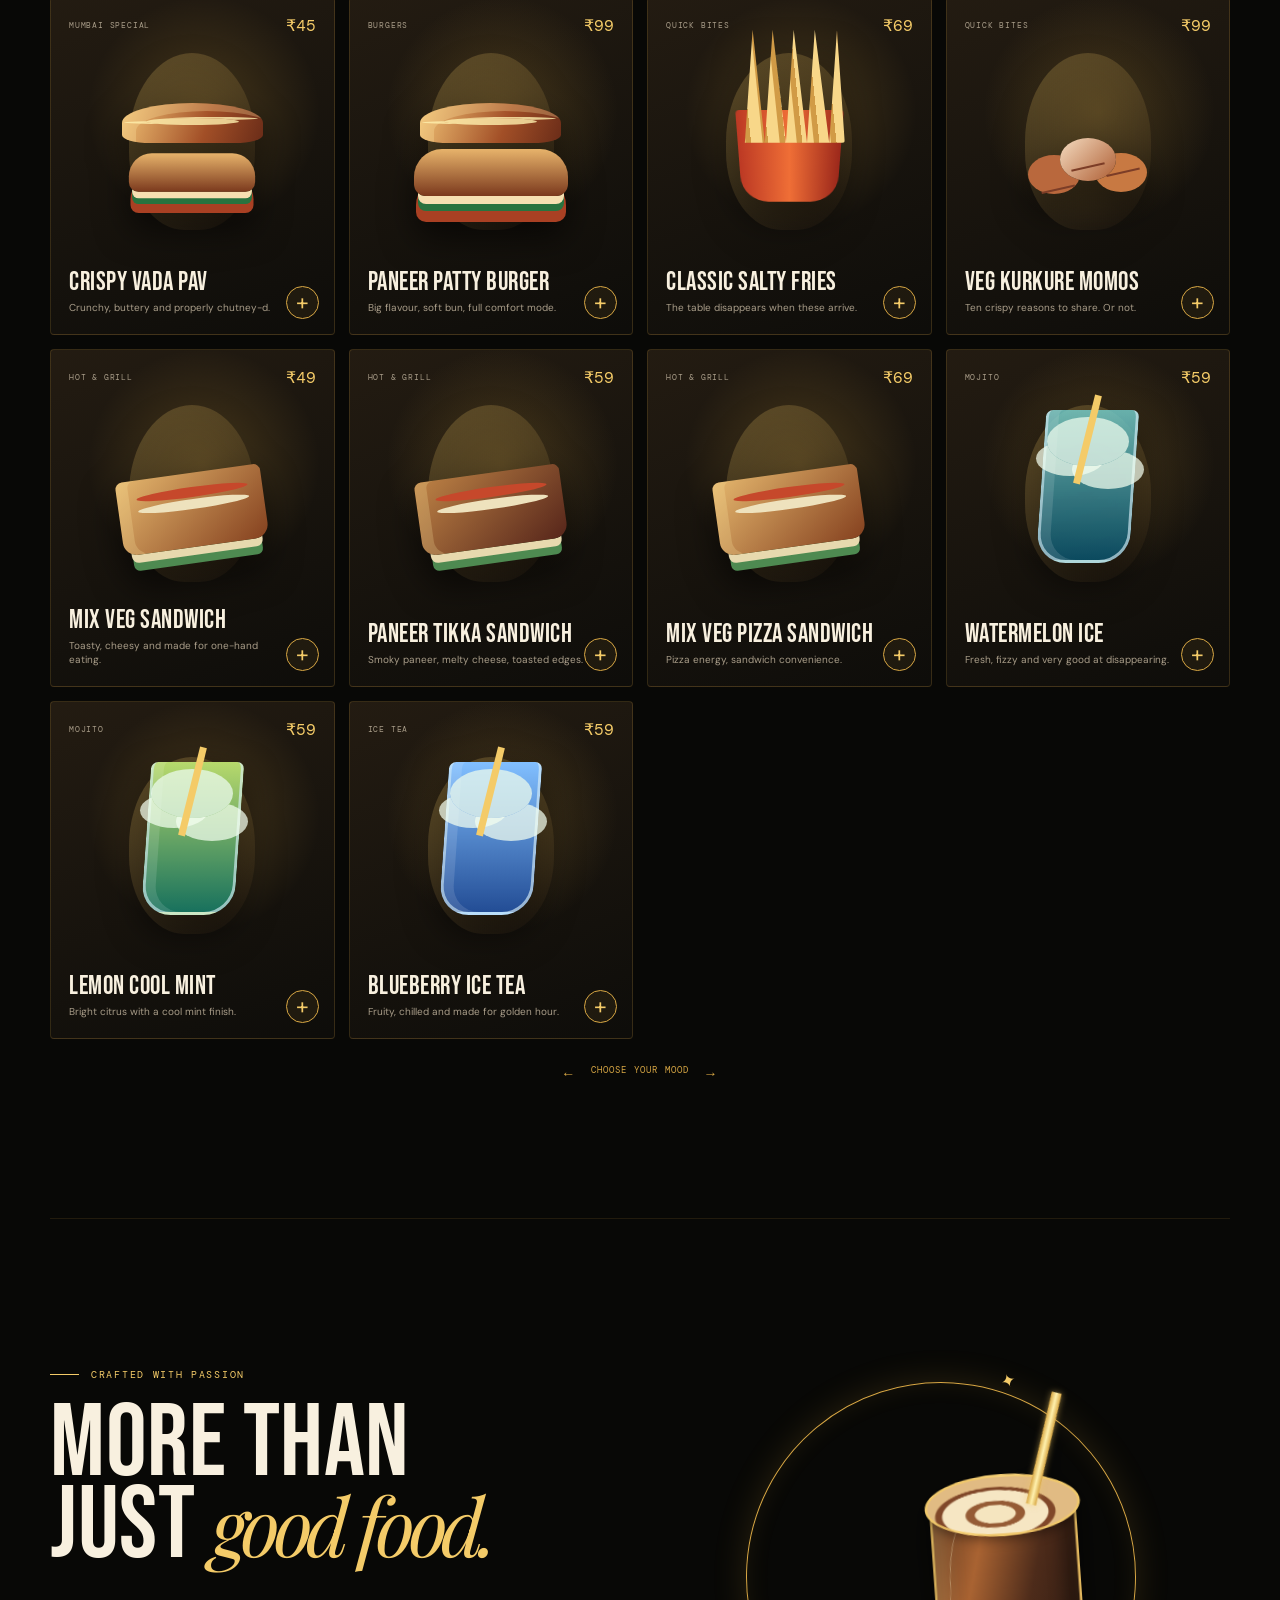
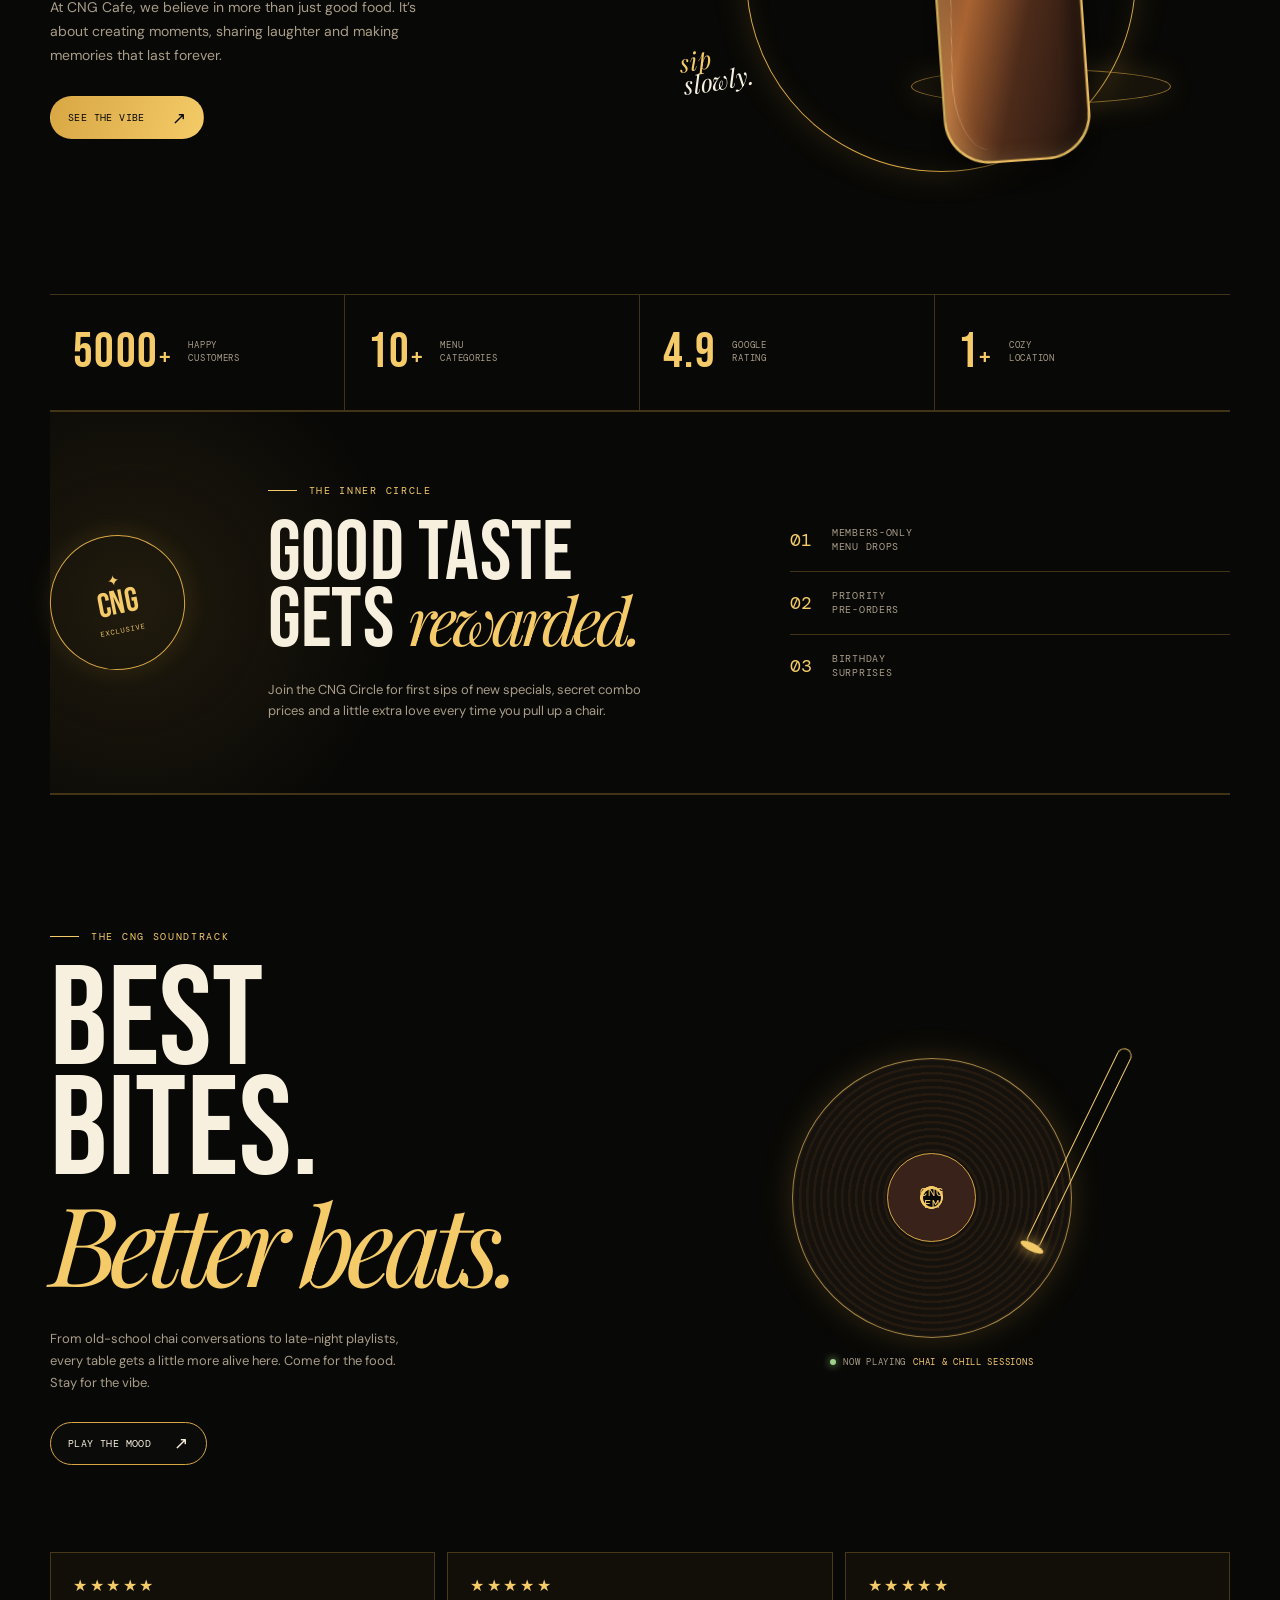
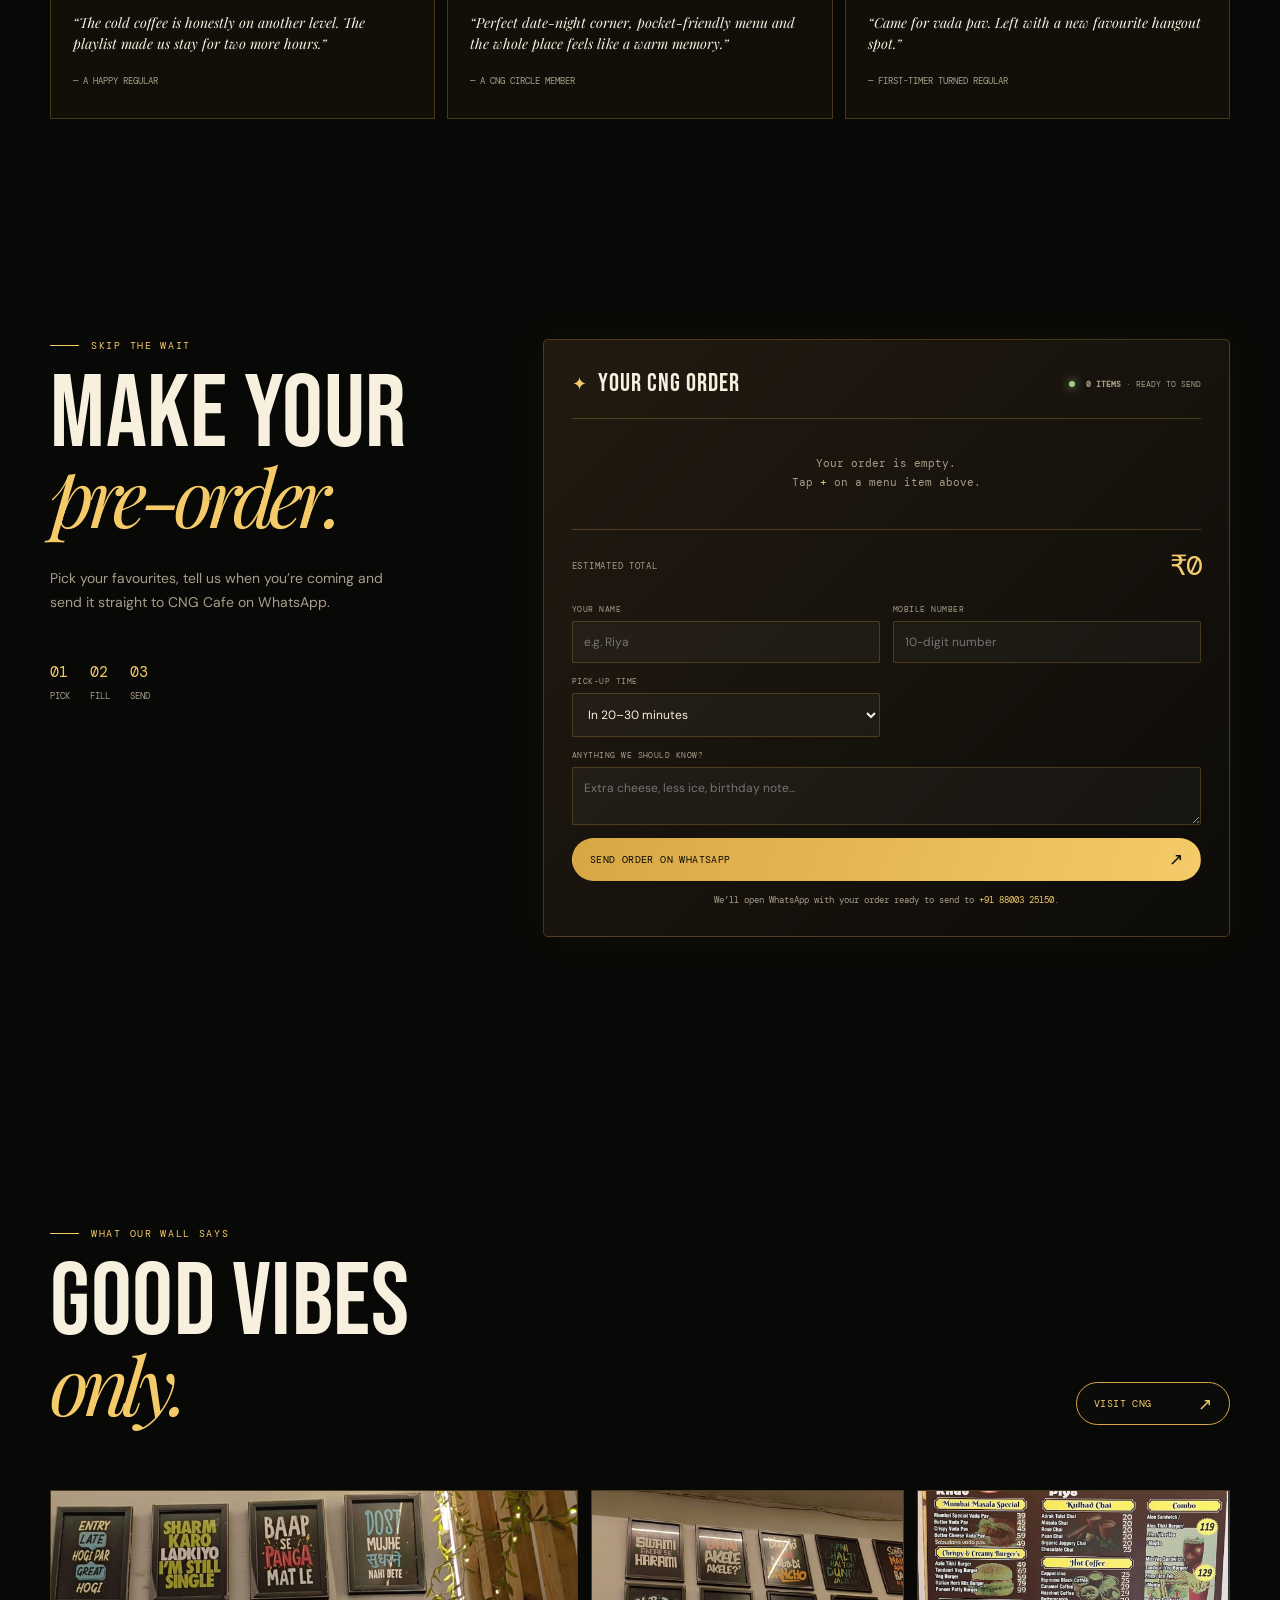
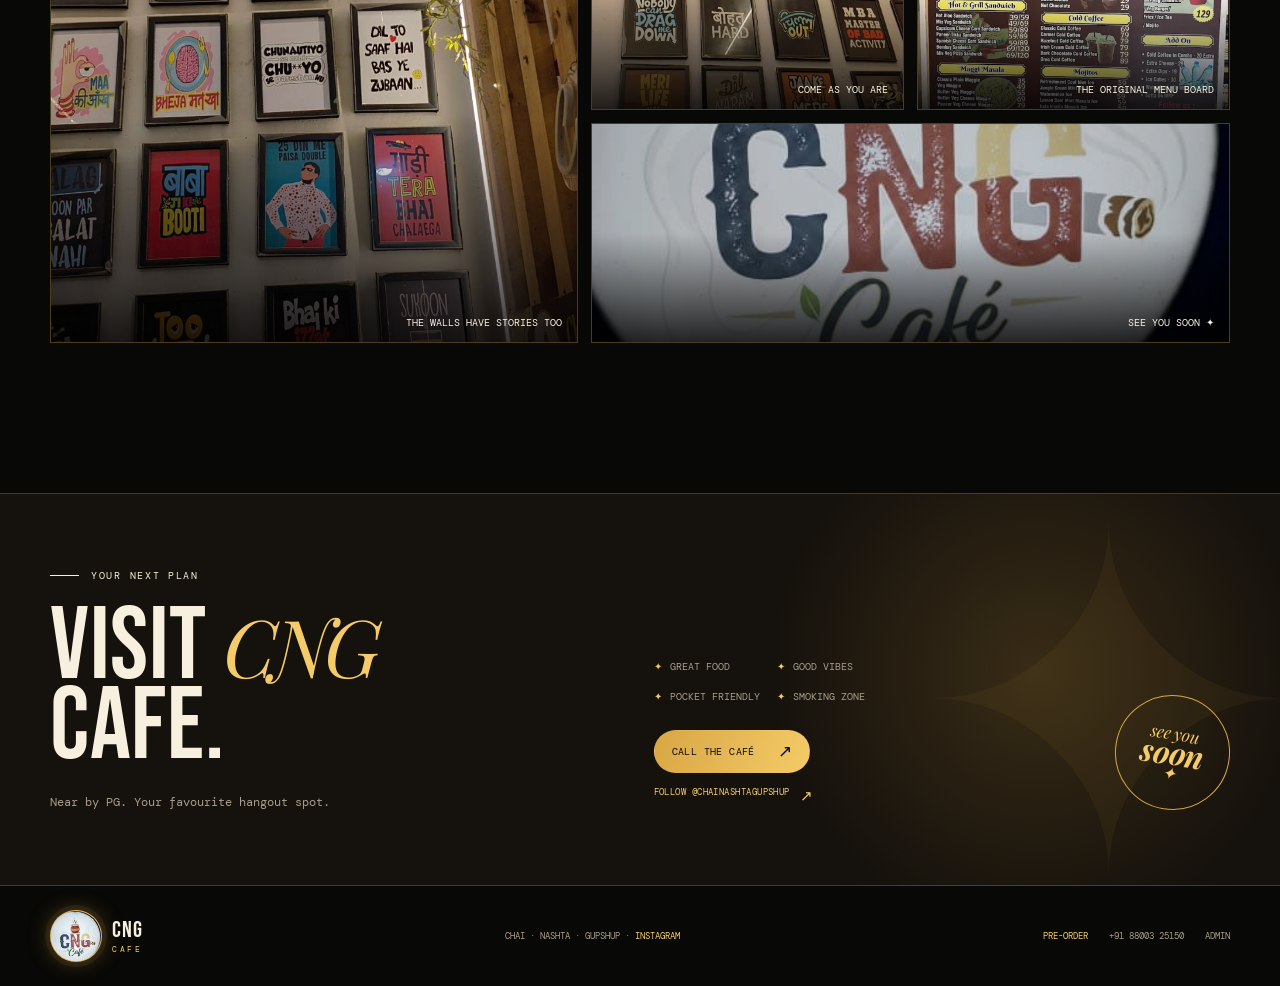
==== commit ed5a9ed0: "Updated cafe website" ====
--- a/index.html
+++ b/index.html
@@ -8,6 +8,8 @@
     <link rel="icon" type="image/jpeg" href="assets/cng-logo-user.jpeg" />
     <link rel="stylesheet" href="styles.css" />
     <link rel="stylesheet" href="enhancements.css" />
+    <link rel="stylesheet" href="luxury.css" />
+    <link rel="stylesheet" href="final.css" />
     <script src="script.js" defer></script>
   </head>
   <body>
@@ -26,7 +28,7 @@
     <header class="site-header">
       <a class="brand" href="#home" aria-label="CNG Cafe home"><span class="brand__logo"><img src="assets/cng-logo-user.jpeg" alt="CNG Cafe logo" /></span><span class="brand__text">CNG<small>CAFE</small></span></a>
       <button class="menu-toggle" type="button" aria-expanded="false" aria-controls="site-nav"><span></span><span></span><span></span><b class="sr-only">Open menu</b></button>
-      <nav class="site-nav" id="site-nav" aria-label="Main navigation"><a href="#menu">Menu</a><a href="#about">Our story</a><a href="#members">Members</a><a href="#gallery">Gallery</a><a href="#contact">Contact</a><a class="nav-order" href="#preorder">Pre-order <span>↗</span></a></nav>
+      <nav class="site-nav" id="site-nav" aria-label="Main navigation"><a href="#menu">Menu</a><a href="#about">Our story</a><a href="#members">Members</a><a href="#vibe">Vibe</a><a href="#gallery">Gallery</a><a href="#contact">Contact</a><a class="nav-order" href="#preorder">Pre-order <span>↗</span></a></nav>
     </header>
 
     <main>
@@ -34,7 +36,11 @@
         <div class="hero__wash" aria-hidden="true"></div>
         <div class="hero__copy" data-reveal>
           <p class="kicker"><span></span> A neighbourhood mood</p>
-          <h1>Chai<br /><em>Nashta</em><br />Gupshup</h1>
+          <div class="brand-reveal" aria-label="CNG means Chai Nashta Gupshup">
+            <div class="brand-reveal__letters"><span>C</span><span>N</span><span>G</span></div>
+            <div class="brand-reveal__meaning"><span><b>C</b>hai</span><span><b>N</b>ashta</span><span><b>G</b>upshup</span></div>
+            <p class="brand-reveal__hint">This is what CNG means <span>✦</span></p>
+          </div>
           <p class="hero__subline">Coffee <i>•</i> Conversations <i>•</i> Memories</p>
           <p class="hero__lede">Not just a café. Your warmest table, your coldest coffee and the best reason to stay out a little longer.</p>
           <div class="hero__actions"><a class="button button--gold" href="#menu">Explore menu <span>↘</span></a><a class="button button--line" href="#about">Our story <span>↗</span></a></div>
@@ -43,6 +49,7 @@
         <div class="hero__art" data-reveal data-delay="120" aria-label="CNG Cafe signature cold coffee illustration">
           <div class="gold-halo"></div><div class="gold-ring"></div><div class="coffee-cup"><div class="cup-steam cup-steam--one"></div><div class="cup-steam cup-steam--two"></div><div class="cup-foam"></div><div class="cup-drizzle"></div><div class="cup-body"></div><div class="cup-straw"></div></div>
           <div class="hero__badge"><span>THE</span><strong>CN</strong><strong>G</strong><small>signature sip</small></div>
+          <div class="hero-logo-seal"><img src="assets/cng-logo-user.jpeg" alt="CNG Cafe logo" /></div>
           <div class="hero__beans"><span>✦</span><span>•</span><span>✦</span></div>
         </div>
       </section>
@@ -67,6 +74,12 @@
         <div class="members__perks"><div><b>01</b><span>Members-only<br />menu drops</span></div><div><b>02</b><span>Priority<br />pre-orders</span></div><div><b>03</b><span>Birthday<br />surprises</span></div></div>
       </section>
 
+      <section class="vibe-lounge section-shell" id="vibe" data-reveal>
+        <div class="vibe-lounge__copy"><p class="kicker kicker--gold"><span></span> The CNG soundtrack</p><h2>Best bites.<br /><em>Better beats.</em></h2><p>From old-school chai conversations to late-night playlists, every table gets a little more alive here. Come for the food. Stay for the vibe.</p><a class="button button--line" href="https://open.spotify.com/" target="_blank" rel="noreferrer">Play the mood <span>↗</span></a></div>
+        <div class="vinyl-player"><div class="vinyl-player__disc"><span></span><b>CNG<br />FM</b></div><div class="vinyl-player__arm"></div><p><i></i> now playing <strong>chai & chill sessions</strong></p></div>
+        <div class="review-strip"><article><span>★★★★★</span><p>“The cold coffee is honestly on another level. The playlist made us stay for two more hours.”</p><b>— A happy regular</b></article><article><span>★★★★★</span><p>“Perfect date-night corner, pocket-friendly menu and the whole place feels like a warm memory.”</p><b>— A CNG Circle member</b></article><article><span>★★★★★</span><p>“Came for vada pav. Left with a new favourite hangout spot.”</p><b>— First-timer turned regular</b></article></div>
+      </section>
+
       <section class="preorder section-shell" id="preorder">
         <div class="preorder__intro" data-reveal><p class="kicker kicker--gold"><span></span> Skip the wait</p><h2>Make your<br /><em>pre-order.</em></h2><p>Pick your favourites, tell us when you’re coming and send it straight to CNG Cafe on WhatsApp.</p><div class="preorder__steps"><span><b>01</b> Pick</span><span><b>02</b> Fill</span><span><b>03</b> Send</span></div></div>
         <div class="order-card" data-reveal data-delay="120"><div class="order-card__head"><div><span class="mini-icon">✦</span><h3>Your CNG order</h3></div><span class="order-status"><i></i> <b id="cart-head-count">0 items</b> · Ready to send</span></div><div class="order-list" id="order-list"><div class="order-empty">Your order is empty.<br /><span>Tap <b>+</b> on a menu item above.</span></div></div><div class="order-total"><span>Estimated total</span><strong>₹<b id="order-total">0</b></strong></div><form class="preorder-form" id="preorder-form"><label>Your name<input required name="name" type="text" placeholder="e.g. Riya" autocomplete="name" /></label><label>Mobile number<input required name="phone" type="tel" placeholder="10-digit number" inputmode="numeric" autocomplete="tel" /></label><label>Pick-up time<select name="pickup"><option>In 20–30 minutes</option><option>Today evening</option><option>Tomorrow morning</option><option>I’ll confirm on WhatsApp</option></select></label><label class="form-wide">Anything we should know?<textarea name="notes" rows="2" placeholder="Extra cheese, less ice, birthday note... "></textarea></label><button class="button button--gold form-wide" type="submit">Send order on WhatsApp <span>↗</span></button><p class="form-note form-wide">We’ll open WhatsApp with your order ready to send to <b>+91 88003 25150</b>.</p></form></div>
@@ -74,9 +87,9 @@
 
       <section class="gallery section-shell" id="gallery"><div class="section-top" data-reveal><div><p class="kicker kicker--gold"><span></span> What our wall says</p><h2>Good vibes<br /><em>only.</em></h2></div><a class="button button--line button--line-dark" href="#contact">Visit CNG <span>↗</span></a></div><div class="gallery-grid" data-reveal data-delay="100"><figure class="gallery-card gallery-card--wide"><img src="assets/ambience-wall.jpeg" alt="CNG Cafe quote wall" loading="lazy" /><figcaption>the walls have stories too</figcaption></figure><figure class="gallery-card gallery-card--tall"><img src="assets/ambience-posters.jpeg" alt="CNG Cafe framed posters" loading="lazy" /><figcaption>come as you are</figcaption></figure><figure class="gallery-card gallery-card--board"><img src="assets/menu-board.jpeg" alt="CNG Cafe menu board" loading="lazy" /><figcaption>the original menu board</figcaption></figure><figure class="gallery-card gallery-card--logo"><img src="assets/logo.jpeg" alt="CNG Cafe logo" loading="lazy" /><figcaption>see you soon ✦</figcaption></figure></div></section>
 
-      <section class="contact" id="contact"><div class="contact__inner section-shell" data-reveal><div><p class="kicker"><span></span> Your next plan</p><h2>Visit <em>CNG</em><br />Cafe.</h2><p>Near by PG. Your favourite hangout spot.</p></div><div class="contact__details"><div><span>Great food</span><span>Good vibes</span><span>Pocket friendly</span><span>Smoking zone</span></div><a class="button button--gold" href="tel:+918800325150">Call the café <span>↗</span></a></div><div class="contact__stamp">see you<br /><b>soon</b> ✦</div></div></section>
+      <section class="contact" id="contact"><div class="contact__inner section-shell" data-reveal><div><p class="kicker"><span></span> Your next plan</p><h2>Visit <em>CNG</em><br />Cafe.</h2><p>Near by PG. Your favourite hangout spot.</p></div><div class="contact__details"><div><span>Great food</span><span>Good vibes</span><span>Pocket friendly</span><span>Smoking zone</span></div><a class="button button--gold" href="tel:+918800325150">Call the café <span>↗</span></a><a class="instagram-link" href="https://www.instagram.com/chainashtagupshup?igsh=MWt0OTRlMWpiM3V2cg==" target="_blank" rel="noreferrer">Follow @chainashtagupshup <span>↗</span></a></div><div class="contact__stamp">see you<br /><b>soon</b> ✦</div></div></section>
     </main>
 
-    <footer class="footer section-shell"><a class="brand" href="#home"><span class="brand__logo"><img src="assets/logo.jpeg" alt="" /></span><span class="brand__text">CNG<small>CAFE</small></span></a><p>Chai · Nashta · Gupshup</p><div><a href="#preorder">Pre-order</a><a href="tel:+918800325150">+91 88003 25150</a></div></footer>
+    <footer class="footer section-shell"><a class="brand" href="#home"><span class="brand__logo"><img src="assets/cng-logo-user.jpeg" alt="" /></span><span class="brand__text">CNG<small>CAFE</small></span></a><p>Chai · Nashta · Gupshup · <a href="https://www.instagram.com/chainashtagupshup?igsh=MWt0OTRlMWpiM3V2cg==" target="_blank" rel="noreferrer">Instagram</a></p><div><a href="#preorder">Pre-order</a><a href="tel:+918800325150">+91 88003 25150</a><a href="/admin/">Admin</a></div></footer>
   </body>
 </html>
--- a/luxury.css
+++ b/luxury.css
@@ -0,0 +1,5 @@
+.brand__logo{width:58px;height:58px;box-shadow:0 0 22px rgba(216,167,68,.35),0 0 0 5px rgba(216,167,68,.08)}.site-header .brand__text{font-size:28px}.brand-reveal{position:relative;min-height:168px;margin-bottom:14px}.brand-reveal__letters{display:flex;gap:5px;color:var(--gold-bright);font:clamp(110px,13vw,175px)/.72 var(--display);letter-spacing:.05em;text-shadow:0 0 28px rgba(216,167,68,.25);transform-origin:left center;animation:cng-arrive 1.1s cubic-bezier(.16,1,.3,1) both}.brand-reveal__letters span{display:inline-block;animation:letter-float 3s ease-in-out infinite}.brand-reveal__letters span:nth-child(2){animation-delay:.18s}.brand-reveal__letters span:nth-child(3){animation-delay:.36s}.brand-reveal__meaning{display:flex;gap:17px;position:absolute;left:4px;bottom:12px;opacity:0;transform:translateY(13px);animation:cng-meaning 1s .95s cubic-bezier(.16,1,.3,1) forwards}.brand-reveal__meaning span{color:var(--cream);font:italic clamp(20px,2.7vw,32px) var(--serif);letter-spacing:-.05em}.brand-reveal__meaning b{color:var(--gold-bright);font-weight:600;text-shadow:0 0 14px rgba(216,167,68,.5)}.brand-reveal__hint{position:absolute;right:10px;top:18px;margin:0;color:var(--muted);font:8px var(--mono);letter-spacing:.12em;text-transform:uppercase;opacity:0;animation:fade-in .8s 1.55s forwards}.brand-reveal__hint span{margin-left:6px;color:var(--gold-bright)}
+.vibe-lounge{display:grid;grid-template-columns:.8fr 1fr;gap:9%;align-items:center;padding-top:135px;padding-bottom:140px;border-top:1px solid var(--line)}.vibe-lounge__copy>p:not(.kicker){max-width:370px;margin:28px 0;color:var(--muted);font-size:13px;line-height:1.7}.vinyl-player{position:relative;min-height:340px;display:grid;place-items:center}.vinyl-player__disc{position:relative;display:grid;width:280px;height:280px;place-items:center;border:1px solid rgba(244,203,104,.6);border-radius:50%;background:repeating-radial-gradient(circle,#15120d 0 4px,#251a10 5px 7px);box-shadow:0 0 33px rgba(216,167,68,.2);animation:spin-record 12s linear infinite}.vinyl-player__disc::before{content:'';position:absolute;inset:34%;border:1px solid var(--gold);border-radius:50%;background:radial-gradient(circle,var(--coral) 0 12%,var(--gold-bright) 13% 18%,#382219 19% 100%)}.vinyl-player__disc span{position:absolute;width:18px;height:18px;border-radius:50%;background:var(--black)}.vinyl-player__disc b{position:relative;z-index:2;color:var(--gold-bright);font:12px/1 var(--mono);letter-spacing:.08em;text-align:center}.vinyl-player__arm{position:absolute;z-index:2;top:21px;right:16%;width:15px;height:220px;border:1px solid var(--gold-bright);border-radius:20px;transform:rotate(26deg);transform-origin:top center}.vinyl-player__arm::after{content:'';position:absolute;left:-5px;bottom:-5px;width:25px;height:8px;border-radius:50%;background:var(--gold-bright);box-shadow:0 0 13px var(--gold)}.vinyl-player p{position:absolute;bottom:0;left:0;right:0;display:flex;align-items:center;justify-content:center;gap:7px;margin:0;color:var(--muted);font:9px var(--mono);letter-spacing:.08em;text-transform:uppercase}.vinyl-player p i{width:6px;height:6px;border-radius:50%;background:#9fd18b;box-shadow:0 0 9px #9fd18b}.vinyl-player p strong{color:var(--gold-bright);font-weight:400}.review-strip{grid-column:1/-1;display:grid;grid-template-columns:repeat(3,1fr);gap:12px;margin-top:22px}.review-strip article{min-height:167px;padding:22px;border:1px solid var(--line);background:rgba(216,167,68,.04)}.review-strip article>span{color:var(--gold-bright);letter-spacing:.16em}.review-strip p{margin:17px 0 14px;color:var(--cream);font:italic 14px/1.45 var(--serif)}.review-strip b{color:var(--muted);font:9px var(--mono);font-weight:400;text-transform:uppercase}.instagram-link{display:inline-flex;gap:10px;margin-top:13px;color:var(--gold-bright);font:9px var(--mono);letter-spacing:.05em;text-transform:uppercase}.instagram-link span{font-size:15px}.contact__details{display:flex;align-items:flex-start;flex-direction:column}.footer .brand__logo{width:52px;height:52px}.footer p a{color:var(--gold-bright)}
+@keyframes cng-arrive{from{opacity:0;transform:translateY(20px) scale(.76);filter:blur(8px)}to{opacity:1;transform:none;filter:none}}@keyframes cng-meaning{from{opacity:0;transform:translateY(13px)}to{opacity:1;transform:none}}@keyframes fade-in{to{opacity:1}}@keyframes letter-float{0%,100%{transform:translateY(0)}50%{transform:translateY(-5px)}}@keyframes spin-record{to{transform:rotate(360deg)}}
+@media(max-width:1000px){.vibe-lounge{grid-template-columns:1fr;gap:35px}.vibe-lounge__copy{max-width:530px}.vinyl-player{max-width:530px}.review-strip{margin-top:5px}}
+@media(max-width:620px){.brand__logo{width:49px;height:49px}.site-header .brand__text{font-size:25px}.brand-reveal{min-height:137px}.brand-reveal__letters{font-size:100px}.brand-reveal__meaning{gap:9px;bottom:8px}.brand-reveal__meaning span{font-size:18px}.brand-reveal__hint{right:0;top:7px;font-size:7px}.vibe-lounge{padding-top:90px;padding-bottom:90px}.vinyl-player{min-height:275px;transform:scale(.85);transform-origin:top center;width:118%;margin-left:-9%;margin-bottom:-35px}.vinyl-player__disc{width:250px;height:250px}.review-strip{grid-template-columns:1fr;gap:9px}.review-strip article{min-height:0}.footer .brand__logo{width:49px;height:49px}}
--- a/final.css
+++ b/final.css
@@ -0,0 +1 @@
+.hero-logo-seal{position:absolute;z-index:6;left:5%;bottom:16%;display:grid;width:88px;height:88px;place-items:center;overflow:hidden;border:1px solid var(--gold-bright);border-radius:50%;background:var(--cream);box-shadow:0 0 25px rgba(216,167,68,.28),0 0 0 6px rgba(216,167,68,.06);transform:rotate(-9deg);animation:seal-float 4s ease-in-out infinite}.hero-logo-seal img{width:100%;height:100%;object-fit:cover;filter:contrast(1.08) saturate(1.12)}.hero-logo-seal::after{content:'';position:absolute;inset:5px;border:1px solid rgba(216,167,68,.65);border-radius:50%;pointer-events:none}@keyframes seal-float{0%,100%{transform:rotate(-9deg) translateY(0)}50%{transform:rotate(-5deg) translateY(-8px)}}@media(max-width:620px){.hero-logo-seal{left:9%;bottom:10%;width:68px;height:68px}}
